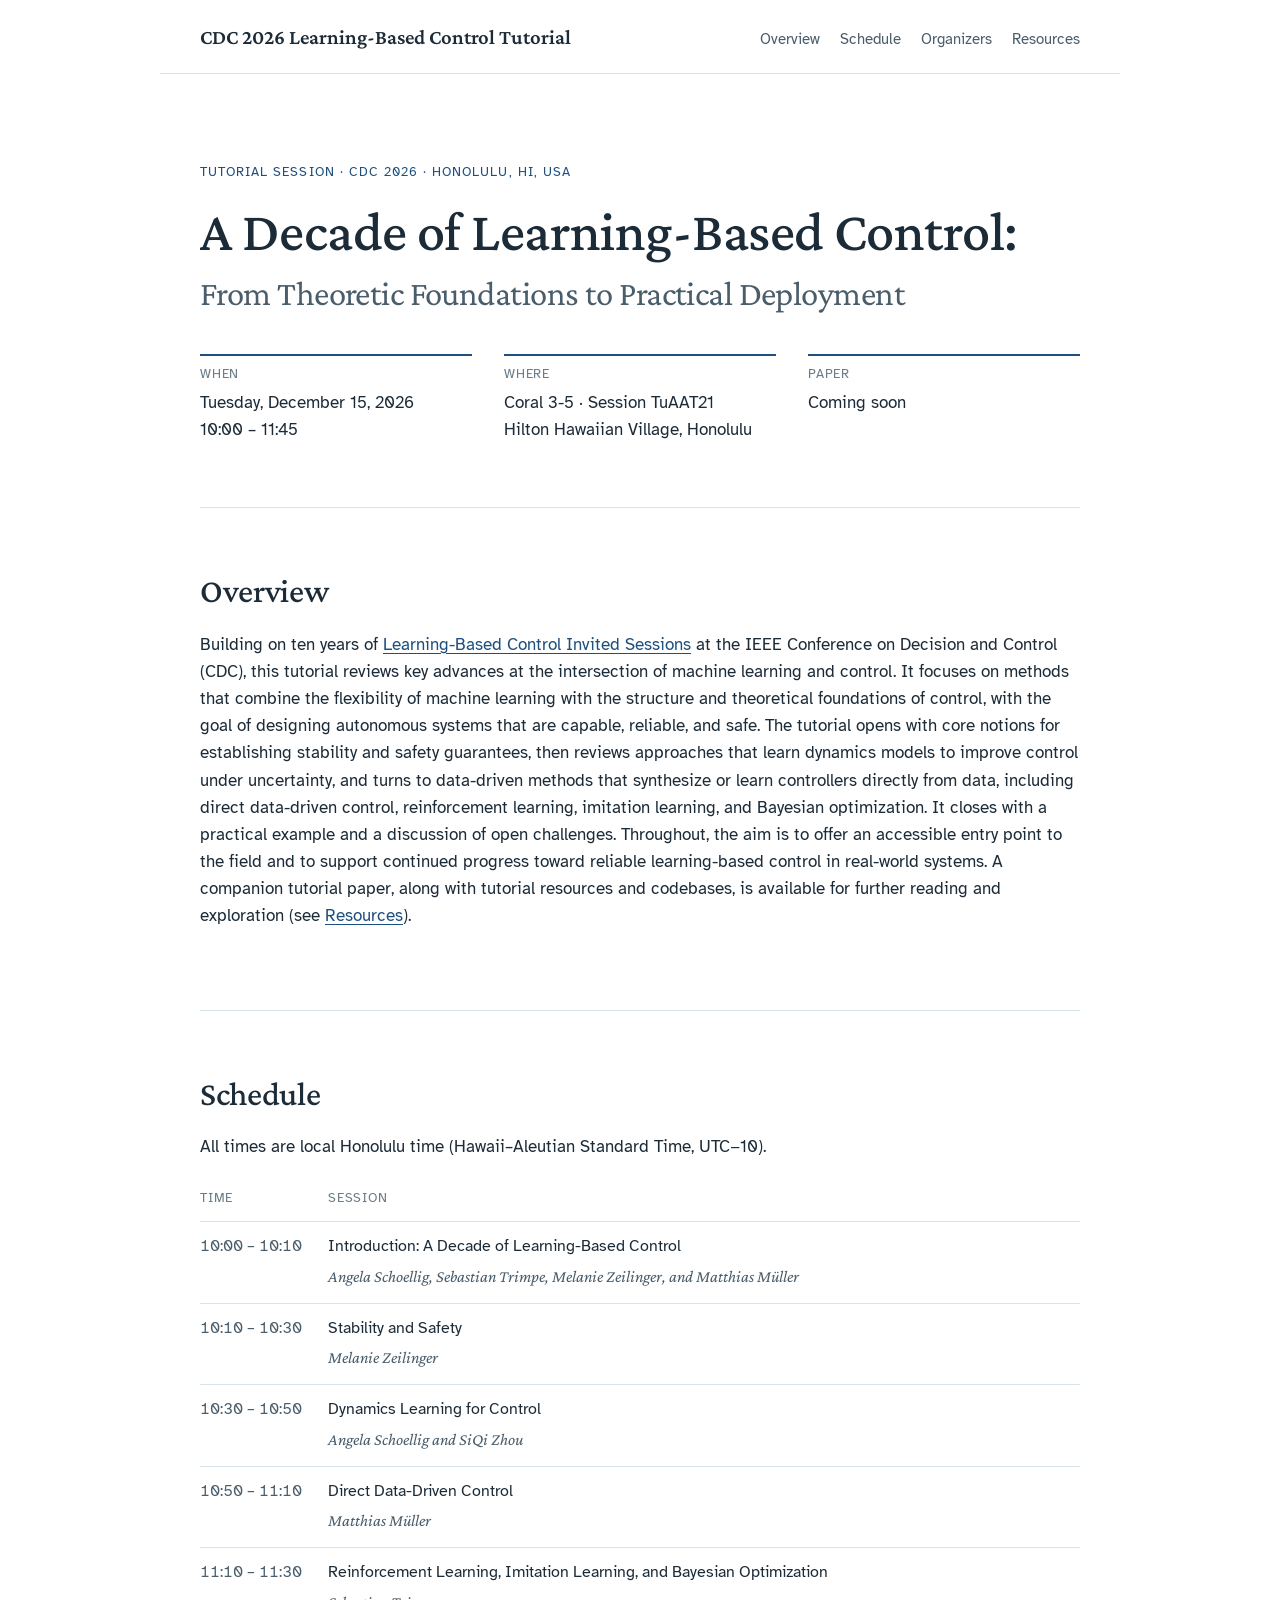
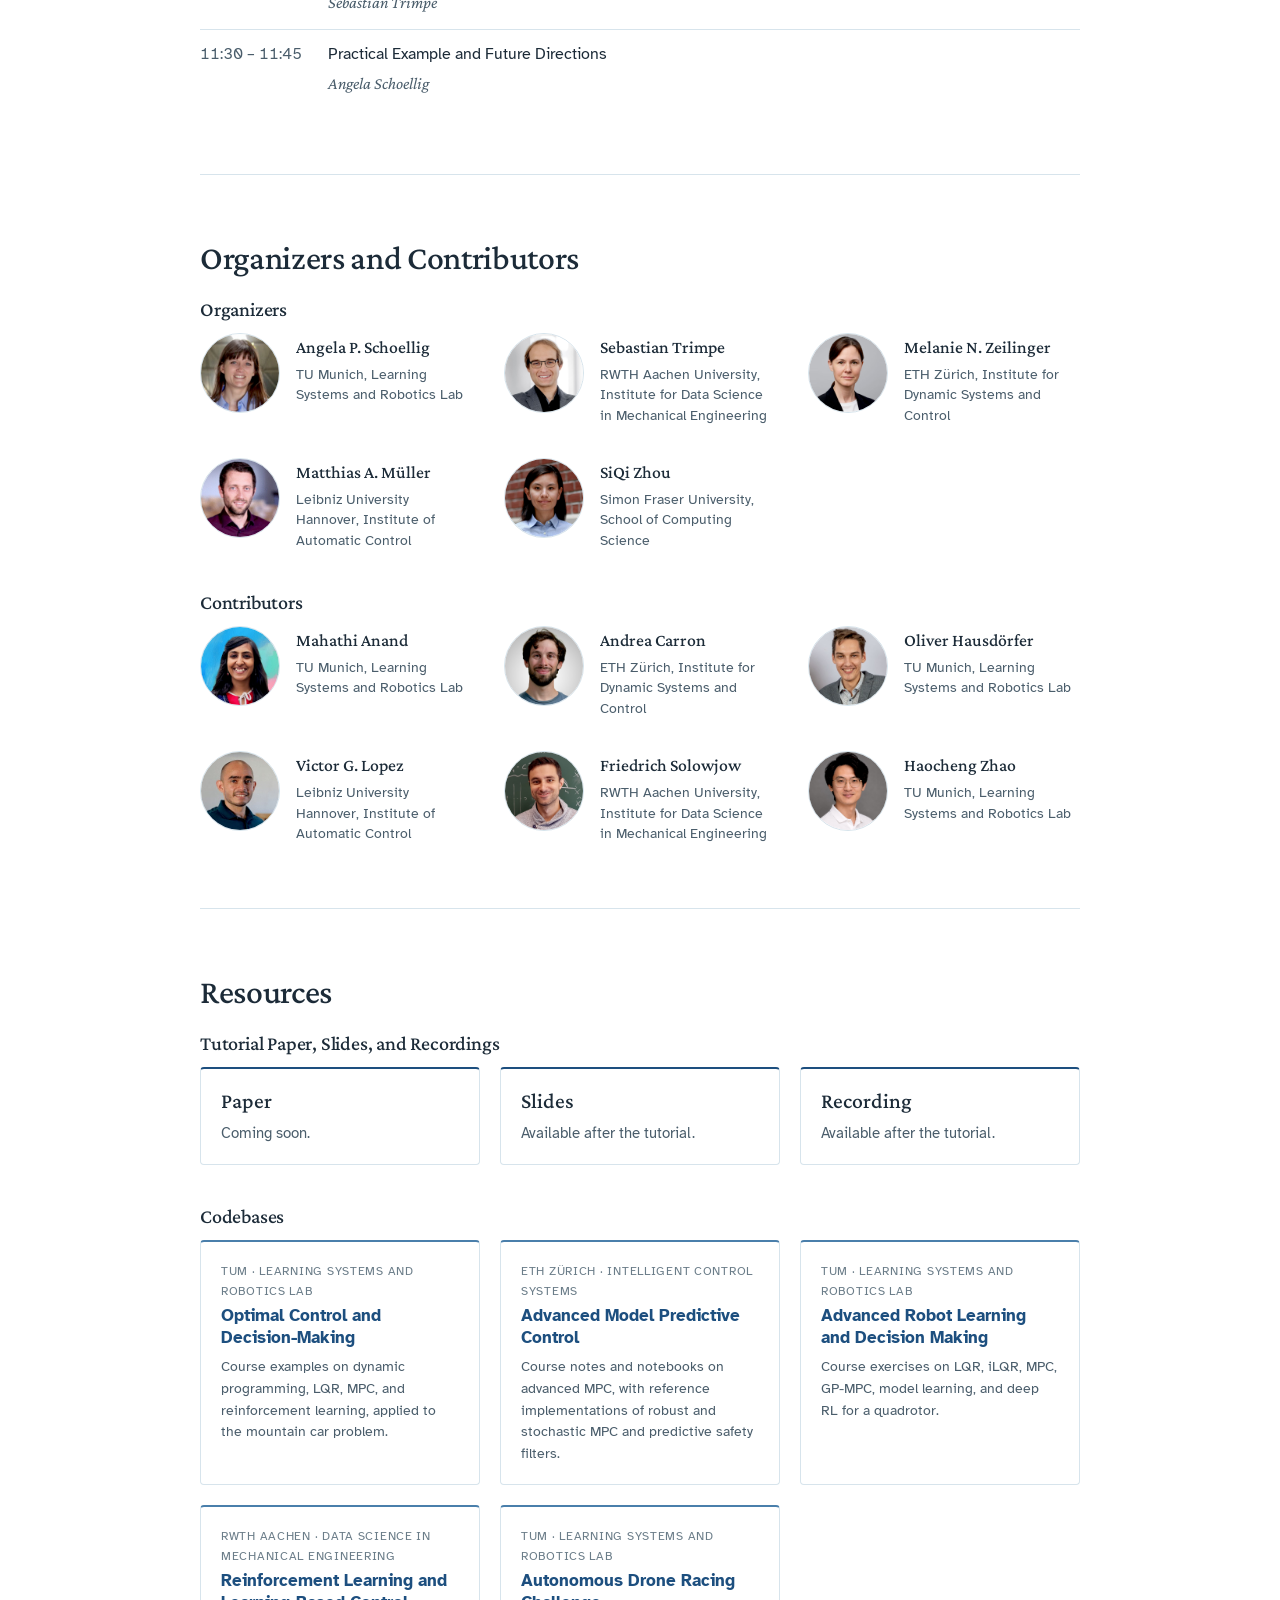
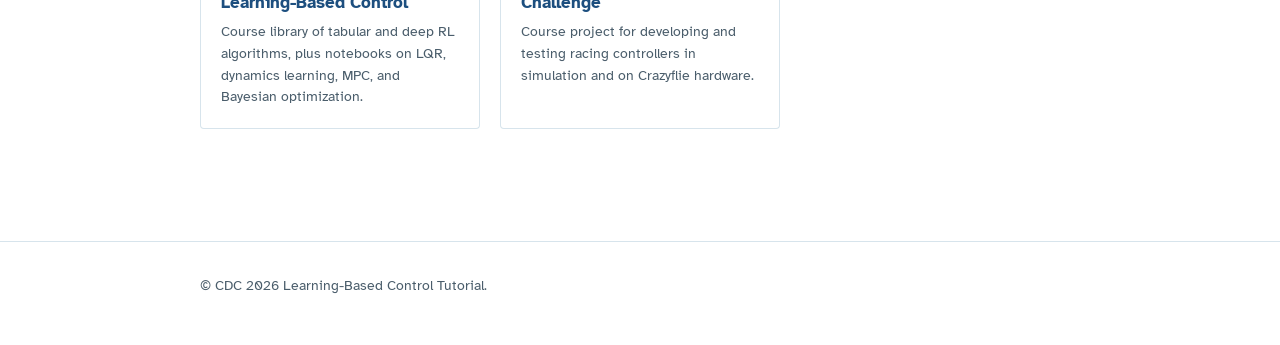
==== index.html @ fcd7ed89 "Normalize spacing on a 4px scale and set resource cards to coming soon - Add spacing tokens and snap" ====
<!DOCTYPE html>
<html lang="en">
<head>
    <meta charset="utf-8">
    <meta name="viewport" content="width=device-width, initial-scale=1">
    <title>A Decade of Learning-Based Control: From Theoretic Foundations to Practical Deployment</title>
    <meta name="description" content="[One sentence describing the tutorial.]">
    <!-- Remove the next line once real content is in place, so search engines index the site. -->
    <meta name="robots" content="noindex">
    <link rel="stylesheet" href="styles.css">
</head>
<body>
    <a class="skip-link" href="#main">Skip to content</a>

    <header class="site-header">
        <a class="wordmark" href="#top">CDC 2026 Learning-Based Control Tutorial</a>
        <nav class="site-nav" aria-label="Sections">
            <a href="#overview">Overview</a>
            <a href="#schedule">Schedule</a>
            <a href="#organizers">Organizers</a>
            <a href="#resources">Resources</a>
        </nav>
    </header>

    <main id="main">
        <section class="masthead" id="top">
            <p class="eyebrow">Tutorial session · CDC 2026 · Honolulu, HI, USA</p>
            <h1>A Decade of Learning-Based Control: <span class="h1-sub">From Theoretic Foundations to Practical Deployment</span></h1>
            <dl class="facts">
                <div>
                    <dt>When</dt>
                    <dd>Tuesday, December 15, 2026<br>10:00 – 11:45</dd>
                </div>
                <div>
                    <dt>Where</dt>
                    <dd>Coral 3-5 · Session TuAAT21<br>Hilton Hawaiian Village, Honolulu</dd>
                </div>
                <div>
                    <dt>Paper</dt>
                    <dd>Coming soon</dd>
                </div>
            </dl>
        </section>

        <section class="section" id="overview">
            <h2>Overview</h2>
            <p>Building on ten years of <a href="https://ics.mavt.ethz.ch/Events/learning-control-session.html" target="_blank" rel="noopener">Learning-Based Control Invited Sessions</a> at the IEEE Conference on Decision and Control (CDC), this tutorial reviews key advances at the intersection of machine learning and control. It focuses on methods that combine the flexibility of machine learning with the structure and theoretical foundations of control, with the goal of designing autonomous systems that are capable, reliable, and safe. The tutorial opens with core notions for establishing stability and safety guarantees, then reviews approaches that learn dynamics models to improve control under uncertainty, and turns to data-driven methods that synthesize or learn controllers directly from data, including direct data-driven control, reinforcement learning, imitation learning, and Bayesian optimization. It closes with a practical example and a discussion of open challenges. Throughout, the aim is to offer an accessible entry point to the field and to support continued progress toward reliable learning-based control in real-world systems. A companion tutorial paper, along with tutorial resources and codebases, is available for further reading and exploration (see <a href="#resources">Resources</a>).</p>
        </section>

        <section class="section" id="schedule">
            <h2>Schedule</h2>
            <p>All times are local Honolulu time (Hawaii–Aleutian Standard Time, UTC−10).</p>
            <div class="schedule-wrap">
                <table class="schedule">
                    <thead>
                        <tr>
                            <th scope="col">Time</th>
                            <th scope="col">Session</th>
                        </tr>
                    </thead>
                    <tbody>
                        <tr>
                            <td class="time">10:00 – 10:10</td>
                            <td><span class="ttl">Introduction: A Decade of Learning-Based Control</span><span class="who"><span class="nm">Angela Schoellig</span>, <span class="nm">Sebastian Trimpe</span>, <span class="nm">Melanie Zeilinger</span>, and <span class="nm">Matthias Müller</span></span></td>
                        </tr>
                        <tr>
                            <td class="time">10:10 – 10:30</td>
                            <td><span class="ttl">Stability and Safety</span><span class="who"><span class="nm">Melanie Zeilinger</span></span></td>
                        </tr>
                        <tr>
                            <td class="time">10:30 – 10:50</td>
                            <td><span class="ttl">Dynamics Learning for Control</span><span class="who"><span class="nm">Angela Schoellig</span> and <span class="nm">SiQi Zhou</span></span></td>
                        </tr>
                        <tr>
                            <td class="time">10:50 – 11:10</td>
                            <td><span class="ttl">Direct Data-Driven Control</span><span class="who"><span class="nm">Matthias Müller</span></span></td>
                        </tr>
                        <tr>
                            <td class="time">11:10 – 11:30</td>
                            <td><span class="ttl">Reinforcement Learning, Imitation Learning, and Bayesian Optimization</span><span class="who"><span class="nm">Sebastian Trimpe</span></span></td>
                        </tr>
                        <tr>
                            <td class="time">11:30 – 11:45</td>
                            <td><span class="ttl">Practical Example and Future Directions</span><span class="who"><span class="nm">Angela Schoellig</span></span></td>
                        </tr>
                    </tbody>
                </table>
            </div>
        </section>

        <section class="section" id="organizers">
            <h2>Organizers and Contributors</h2>
            <h3>Organizers</h3>
            <ul class="people">
                <li class="person">
                    <a class="avatar-link" href="https://www.dynsyslab.org/prof-angela-schoellig/" target="_blank" rel="noopener" tabindex="-1" aria-hidden="true"><img class="avatar" src="img/people/schoellig.jpg" alt="" width="400" height="400" loading="lazy"></a>
                    <div>
                        <h4><a href="https://www.dynsyslab.org/prof-angela-schoellig/" target="_blank" rel="noopener">Angela P. Schoellig</a></h4>
                        <p class="affil">TU Munich, Learning Systems and Robotics Lab</p>
                    </div>
                </li>
                <li class="person">
                    <a class="avatar-link" href="https://www.dsme.rwth-aachen.de/cms/dsme/das-institut/team/~jlolt/prof-sebastian-trimpe/?lidx=1" target="_blank" rel="noopener" tabindex="-1" aria-hidden="true"><img class="avatar" src="img/people/trimpe.jpg" alt="" width="400" height="400" loading="lazy"></a>
                    <div>
                        <h4><a href="https://www.dsme.rwth-aachen.de/cms/dsme/das-institut/team/~jlolt/prof-sebastian-trimpe/?lidx=1" target="_blank" rel="noopener">Sebastian Trimpe</a></h4>
                        <p class="affil">RWTH Aachen University, Institute for Data Science in Mechanical Engineering</p>
                    </div>
                </li>
                <li class="person">
                    <a class="avatar-link" href="https://idsc.ethz.ch/research-zeilinger/people/person-detail.zeilinger.html" target="_blank" rel="noopener" tabindex="-1" aria-hidden="true"><img class="avatar" src="img/people/zeilinger.jpg" alt="" width="400" height="400" loading="lazy"></a>
                    <div>
                        <h4><a href="https://idsc.ethz.ch/research-zeilinger/people/person-detail.zeilinger.html" target="_blank" rel="noopener">Melanie N. Zeilinger</a></h4>
                        <p class="affil">ETH Zürich, Institute for Dynamic Systems and Control</p>
                    </div>
                </li>
                <li class="person">
                    <a class="avatar-link" href="https://www.irt.uni-hannover.de/en/mueller" target="_blank" rel="noopener" tabindex="-1" aria-hidden="true"><img class="avatar" src="img/people/mueller.jpg" alt="" width="400" height="400" loading="lazy"></a>
                    <div>
                        <h4><a href="https://www.irt.uni-hannover.de/en/mueller" target="_blank" rel="noopener">Matthias A. Müller</a></h4>
                        <p class="affil">Leibniz University Hannover, Institute of Automatic Control</p>
                    </div>
                </li>
                <li class="person">
                    <a class="avatar-link" href="https://www.sfu.ca/fas/computing/people/faculty/faculty-members/siqizhou.html" target="_blank" rel="noopener" tabindex="-1" aria-hidden="true"><img class="avatar" src="img/people/zhou.jpg" alt="" width="400" height="400" loading="lazy"></a>
                    <div>
                        <h4><a href="https://www.sfu.ca/fas/computing/people/faculty/faculty-members/siqizhou.html" target="_blank" rel="noopener">SiQi Zhou</a></h4>
                        <p class="affil">Simon Fraser University, School of Computing Science</p>
                    </div>
                </li>
            </ul>
            <h3>Contributors</h3>
            <ul class="people">
                <li class="person">
                    <a class="avatar-link" href="https://mahathi-anand.github.io/" target="_blank" rel="noopener" tabindex="-1" aria-hidden="true"><img class="avatar" src="img/people/anand.jpg" alt="" width="400" height="400" loading="lazy"></a>
                    <div>
                        <h4><a href="https://mahathi-anand.github.io/" target="_blank" rel="noopener">Mahathi Anand</a></h4>
                        <p class="affil">TU Munich, Learning Systems and Robotics Lab</p>
                    </div>
                </li>
                <li class="person">
                    <a class="avatar-link" href="https://andreacarron.github.io/" target="_blank" rel="noopener" tabindex="-1" aria-hidden="true"><img class="avatar" src="img/people/carron.jpg" alt="" width="400" height="400" loading="lazy"></a>
                    <div>
                        <h4><a href="https://andreacarron.github.io/" target="_blank" rel="noopener">Andrea Carron</a></h4>
                        <p class="affil">ETH Zürich, Institute for Dynamic Systems and Control</p>
                    </div>
                </li>
                <li class="person">
                    <a class="avatar-link" href="https://oliver.hausdoerfer.de/" target="_blank" rel="noopener" tabindex="-1" aria-hidden="true"><img class="avatar" src="img/people/hausdoerfer.jpg" alt="" width="400" height="400" loading="lazy"></a>
                    <div>
                        <h4><a href="https://oliver.hausdoerfer.de/" target="_blank" rel="noopener">Oliver Hausdörfer</a></h4>
                        <p class="affil">TU Munich, Learning Systems and Robotics Lab</p>
                    </div>
                </li>
                <li class="person">
                    <a class="avatar-link" href="https://www.irt.uni-hannover.de/en/lopez" target="_blank" rel="noopener" tabindex="-1" aria-hidden="true"><img class="avatar" src="img/people/lopez.jpg" alt="" width="400" height="400" loading="lazy"></a>
                    <div>
                        <h4><a href="https://www.irt.uni-hannover.de/en/lopez" target="_blank" rel="noopener">Victor G. Lopez</a></h4>
                        <p class="affil">Leibniz University Hannover, Institute of Automatic Control</p>
                    </div>
                </li>
                <li class="person">
                    <a class="avatar-link" href="https://www.dsme.rwth-aachen.de/cms/dsme/das-institut/team/~jptyz/friedrich-solowjow/?lidx=1" target="_blank" rel="noopener" tabindex="-1" aria-hidden="true"><img class="avatar" src="img/people/solowjow.jpg" alt="" width="400" height="400" loading="lazy"></a>
                    <div>
                        <h4><a href="https://www.dsme.rwth-aachen.de/cms/dsme/das-institut/team/~jptyz/friedrich-solowjow/?lidx=1" target="_blank" rel="noopener">Friedrich Solowjow</a></h4>
                        <p class="affil">RWTH Aachen University, Institute for Data Science in Mechanical Engineering</p>
                    </div>
                </li>
                <li class="person">
                    <a class="avatar-link" href="https://scholar.google.com/citations?user=UVlpZcsAAAAJ&amp;hl=zh-CN" target="_blank" rel="noopener" tabindex="-1" aria-hidden="true"><img class="avatar" src="img/people/zhao.jpg" alt="" width="400" height="400" loading="lazy"></a>
                    <div>
                        <h4><a href="https://scholar.google.com/citations?user=UVlpZcsAAAAJ&amp;hl=zh-CN" target="_blank" rel="noopener">Haocheng Zhao</a></h4>
                        <p class="affil">TU Munich, Learning Systems and Robotics Lab</p>
                    </div>
                </li>
            </ul>
        </section>

        <section class="section" id="resources">
            <h2>Resources</h2>
            <h3>Tutorial Paper, Slides, and Recordings</h3>
            <ul class="materials">
                <li>
                    <div class="material material--pending">
                        <span class="title">Paper</span>
                        <span class="desc">Coming soon.</span>
                    </div>
                </li>
                <li>
                    <div class="material material--pending">
                        <span class="title">Slides</span>
                        <span class="desc">Available after the tutorial.</span>
                    </div>
                </li>
                <li>
                    <div class="material material--pending">
                        <span class="title">Recording</span>
                        <span class="desc">Available after the tutorial.</span>
                    </div>
                </li>
            </ul>
            <h3>Codebases</h3>
            <ul class="repos">
                <li>
                    <a class="repo" href="https://github.com/learnsyslab/core_course_examples" target="_blank" rel="noopener">
                        <span class="org">TUM · Learning Systems and Robotics Lab</span>
                        <span class="title">Optimal Control and Decision-Making</span>
                        <span class="desc">Course examples on dynamic programming, LQR, MPC, and reinforcement learning, applied to the mountain car problem.</span>
                    </a>
                </li>
                <li>
                    <a class="repo" href="https://github.com/IntelligentControlSystems/ampyc" target="_blank" rel="noopener">
                        <span class="org">ETH Zürich · Intelligent Control Systems</span>
                        <span class="title">Advanced Model Predictive Control</span>
                        <span class="desc">Course notes and notebooks on advanced MPC, with reference implementations of robust and stochastic MPC and predictive safety filters.</span>
                    </a>
                </li>
                <li>
                    <a class="repo" href="https://github.com/learnsyslab/ARLDM-Advanced-Robot-Learning-And-Decision-Making" target="_blank" rel="noopener">
                        <span class="org">TUM · Learning Systems and Robotics Lab</span>
                        <span class="title">Advanced Robot Learning and Decision Making</span>
                        <span class="desc">Course exercises on LQR, iLQR, MPC, GP-MPC, model learning, and deep RL for a quadrotor.</span>
                    </a>
                </li>
                <li>
                    <a class="repo" href="https://github.com/Data-Science-in-Mechanical-Engineering/RLLBC" target="_blank" rel="noopener">
                        <span class="org">RWTH Aachen · Data Science in Mechanical Engineering</span>
                        <span class="title">Reinforcement Learning and Learning-Based Control</span>
                        <span class="desc">Course library of tabular and deep RL algorithms, plus notebooks on LQR, dynamics learning, MPC, and Bayesian optimization.</span>
                    </a>
                </li>
                <li>
                    <a class="repo" href="https://github.com/learnsyslab/lsy_drone_racing" target="_blank" rel="noopener">
                        <span class="org">TUM · Learning Systems and Robotics Lab</span>
                        <span class="title">Autonomous Drone Racing Challenge</span>
                        <span class="desc">Course project for developing and testing racing controllers in simulation and on Crazyflie hardware.</span>
                    </a>
                </li>
            </ul>
        </section>


    </main>

    <footer class="site-footer">
        <div class="inner">
            <p>&copy; CDC 2026 Learning-Based Control Tutorial.</p>
        </div>
    </footer>
</body>
</html>
---- styles.css ----
@import url('https://fonts.googleapis.com/css2?family=Atkinson+Hyperlegible:ital,wght@0,400;0,700;1,400&family=Crimson+Pro:ital,wght@0,400;0,500;0,600;1,400&display=swap');

/* Tokens — shared with the lab website so the two read as one family. */
:root {
    --white: #ffffff;
    --pale: #dbe9f2;
    --cobalt: #1d4f7f;
    --cobalt-mid: #4a7fab;
    --cobalt-hover: #35618a;
    --border: #d7e4ec;
    --ink: #1c2b38;
    --ink-muted: #4a5d6b;
    --ink-faint: #6b7d89;
    --font-display: 'Crimson Pro', Georgia, 'Times New Roman', serif;
    --font: 'Atkinson Hyperlegible', -apple-system, BlinkMacSystemFont, 'Segoe UI', Helvetica, Arial, sans-serif;
    --page-max: 60rem;
    --gutter: clamp(1rem, 4vw, 2.5rem);
    /* Spacing scale, 4px base */
    --s-1: 0.25rem;
    --s-2: 0.5rem;
    --s-3: 0.75rem;
    --s-4: 1rem;
    --s-5: 1.25rem;
    --s-6: 1.5rem;
    --s-8: 2rem;
    --s-10: 2.5rem;
    --s-12: 3rem;
}

*, *::before, *::after { box-sizing: border-box; }

html {
    scroll-behavior: smooth;
    -webkit-text-size-adjust: 100%;
}
@media (prefers-reduced-motion: reduce) {
    html { scroll-behavior: auto; }
}

body {
    margin: 0;
    font-family: var(--font);
    font-size: 1.0625rem;
    line-height: 1.6;
    color: var(--ink);
    background: var(--white);
}

h1, h2, h3 {
    font-family: var(--font-display);
    font-weight: 500;
    line-height: 1.15;
    letter-spacing: -0.01em;
    color: var(--ink);
    margin: 0;
}
h1 { font-size: clamp(2.25rem, 5vw, 3.5rem); }
h1 .h1-sub {
    display: block;
    margin-top: 0.3em;
    font-size: 0.62em;
    font-weight: 400;
    color: var(--ink-muted);
}
h2 { font-size: clamp(1.6rem, 3vw, 2.1rem); }
h3 { font-size: 1.25rem; margin: var(--s-8) 0 var(--s-3); }

p { margin: 0 0 var(--s-4); }

a {
    color: var(--cobalt);
    text-decoration-thickness: 1px;
    text-underline-offset: 0.15em;
}
a:hover { color: var(--cobalt-hover); }

:focus-visible {
    outline: 2px solid var(--cobalt-mid);
    outline-offset: 3px;
    border-radius: 2px;
}

.skip-link {
    position: absolute;
    top: -4rem;
    left: 1rem;
    padding: var(--s-2) var(--s-3);
    background: var(--cobalt);
    color: var(--white);
    border-radius: 4px;
}
.skip-link:focus { top: 1rem; }

/* Header */
.site-header {
    display: flex;
    flex-wrap: wrap;
    align-items: baseline;
    justify-content: space-between;
    gap: var(--s-2) var(--s-6);
    max-width: var(--page-max);
    margin: 0 auto;
    padding: var(--s-5) var(--gutter);
    border-bottom: 1px solid var(--border);
}
.wordmark {
    font-family: var(--font-display);
    font-size: 1.3rem;
    font-weight: 600;
    color: var(--ink);
    text-decoration: none;
}
.site-nav {
    display: flex;
    flex-wrap: wrap;
    gap: var(--s-1) var(--s-5);
    font-size: 0.95rem;
}
.site-nav a { color: var(--ink-muted); text-decoration: none; }
.site-nav a:hover { color: var(--cobalt); text-decoration: underline; }

main {
    max-width: var(--page-max);
    margin: 0 auto;
    padding: 0 var(--gutter) var(--s-12);
}

/* Masthead */
.masthead {
    padding: clamp(3rem, 8vw, 5.5rem) 0 clamp(2.5rem, 6vw, 4rem);
    border-bottom: 1px solid var(--border);
}
.eyebrow {
    font-size: 0.8125rem;
    letter-spacing: 0.08em;
    text-transform: uppercase;
    color: var(--cobalt);
    margin-bottom: var(--s-4);
}
.facts {
    display: grid;
    grid-template-columns: repeat(auto-fit, minmax(13rem, 1fr));
    gap: var(--s-5) var(--s-8);
    margin: var(--s-10) 0 0;
    padding: 0;
}
.facts div {
    border-top: 2px solid var(--cobalt);
    padding-top: var(--s-2);
}
.facts dt {
    font-size: 0.8125rem;
    letter-spacing: 0.06em;
    text-transform: uppercase;
    color: var(--ink-faint);
}
.facts dd { margin: var(--s-1) 0 0; }

/* Sections */
.section {
    padding: clamp(2.5rem, 6vw, 4rem) 0;
    border-bottom: 1px solid var(--border);
}
.section:last-of-type { border-bottom: 0; }
.section h2 { margin-bottom: var(--s-5); }
.section h2 + h3 { margin-top: 0; }

/* Schedule */
.schedule-wrap { overflow-x: auto; }
.schedule {
    width: 100%;
    border-collapse: collapse;
    font-size: 1rem;
}
.schedule th,
.schedule td {
    text-align: left;
    vertical-align: top;
    padding: var(--s-3) var(--s-5) var(--s-3) 0;
    border-bottom: 1px solid var(--border);
}
.schedule th {
    font-size: 0.8125rem;
    font-weight: 400;
    letter-spacing: 0.06em;
    text-transform: uppercase;
    color: var(--ink-faint);
}
.schedule .time {
    width: 8rem;
    white-space: nowrap;
    font-variant-numeric: tabular-nums;
    color: var(--ink-muted);
}
.schedule th:last-child,
.schedule td:last-child { padding-right: 0; }
.schedule tbody tr:last-child td { border-bottom: 0; }
.schedule .ttl { display: block; }
.schedule .who {
    display: block;
    margin-top: var(--s-1);
    font-family: var(--font-display);
    font-style: italic;
    font-size: 1.05rem;
    color: var(--ink-muted);
}
.schedule .nm { white-space: nowrap; }
.schedule .break td { color: var(--ink-faint); }

/* Speakers */
.people {
    list-style: none;
    margin: 0;
    padding: 0;
    display: grid;
    grid-template-columns: repeat(auto-fill, minmax(16rem, 1fr));
    gap: var(--s-8);
}
.person {
    display: grid;
    grid-template-columns: 5rem 1fr;
    gap: var(--s-4);
    align-items: start;
}
.person > div { padding-top: var(--s-1); }
.avatar-link { display: block; width: 5rem; height: 5rem; border-radius: 50%; }
.avatar {
    display: block;
    width: 5rem;
    height: 5rem;
    border-radius: 50%;
    object-fit: cover;
    background: var(--pale);
    border: 1px solid var(--border);
    transition: box-shadow 150ms ease, border-color 150ms ease;
}
.avatar-link:hover .avatar {
    border-color: var(--cobalt-mid);
    box-shadow: 0 0 0 2px var(--pale);
}
.person h4 { margin: 0; font-family: var(--font-display); font-weight: 500; font-size: 1.1rem; line-height: 1.15; }
.person h4 a { color: var(--ink); text-decoration: none; }
.person h4 a:hover {
    color: var(--cobalt);
    text-decoration: underline;
    text-decoration-thickness: 1px;
    text-underline-offset: 0.15em;
}
.people + h3 { margin-top: var(--s-10); }
.person .affil {
    margin: var(--s-2) 0 0;
    font-size: 0.875rem;
    line-height: 1.45;
    color: var(--ink-muted);
}

/* Materials */
.materials {
    list-style: none;
    margin: 0;
    padding: 0;
    display: grid;
    grid-template-columns: repeat(auto-fit, minmax(14rem, 1fr));
    gap: var(--s-5);
}
.material {
    display: flex;
    flex-direction: column;
    height: 100%;
    padding: var(--s-5);
    border: 1px solid var(--border);
    border-top: 2px solid var(--cobalt);
    border-radius: 4px;
    color: var(--ink);
    text-decoration: none;
    transition: border-color 150ms ease, background-color 150ms ease;
}
a.material:hover {
    border-color: var(--cobalt-mid);
    border-top-color: var(--cobalt);
    background: color-mix(in srgb, var(--pale) 35%, var(--white));
    color: var(--ink);
}
.material .title {
    font-family: var(--font-display);
    font-size: 1.35rem;
    font-weight: 500;
    line-height: 1.15;
}
.material .desc {
    flex: 1;
    margin-top: var(--s-2);
    font-size: 0.95rem;
    line-height: 1.5;
    color: var(--ink-muted);
}
.material .cta {
    margin-top: var(--s-4);
    font-size: 0.95rem;
    color: var(--cobalt);
}
a.material:hover .cta {
    color: var(--cobalt-hover);
    text-decoration: underline;
    text-decoration-thickness: 1px;
    text-underline-offset: 0.15em;
}

.materials + h3 { margin-top: var(--s-10); }
.repos {
    list-style: none;
    margin: 0;
    padding: 0;
    display: grid;
    grid-template-columns: repeat(auto-fit, minmax(14rem, 1fr));
    gap: var(--s-5);
}
.repo {
    display: flex;
    flex-direction: column;
    height: 100%;
    padding: var(--s-5);
    border: 1px solid var(--border);
    border-top: 2px solid var(--cobalt-mid);
    border-radius: 4px;
    color: var(--ink);
    text-decoration: none;
    transition: border-color 150ms ease, background-color 150ms ease;
}
.repo:hover {
    border-color: var(--cobalt-mid);
    background: color-mix(in srgb, var(--pale) 35%, var(--white));
    color: var(--ink);
}
.repo .org {
    font-size: 0.75rem;
    letter-spacing: 0.06em;
    text-transform: uppercase;
    color: var(--ink-faint);
}
.repo .title {
    margin-top: var(--s-1);
    font-weight: 700;
    font-size: 1.05rem;
    line-height: 1.3;
    color: var(--cobalt);
}
.repo:hover .title {
    color: var(--cobalt-hover);
    text-decoration: underline;
    text-decoration-thickness: 1px;
    text-underline-offset: 0.15em;
}
.repo .desc {
    margin-top: var(--s-2);
    font-size: 0.9rem;
    line-height: 1.5;
    color: var(--ink-muted);
}

/* Placeholders: bracketed text to replace. Delete this rule once content is real. */
.ph {
    text-decoration: underline dashed var(--cobalt-mid);
    text-decoration-thickness: 1px;
    text-underline-offset: 0.2em;
}

/* Footer */
.site-footer { border-top: 1px solid var(--border); }
.site-footer .inner {
    max-width: var(--page-max);
    margin: 0 auto;
    padding: var(--s-8) var(--gutter) var(--s-12);
    font-size: 0.9rem;
    color: var(--ink-muted);
}
.site-footer p { margin: 0; }
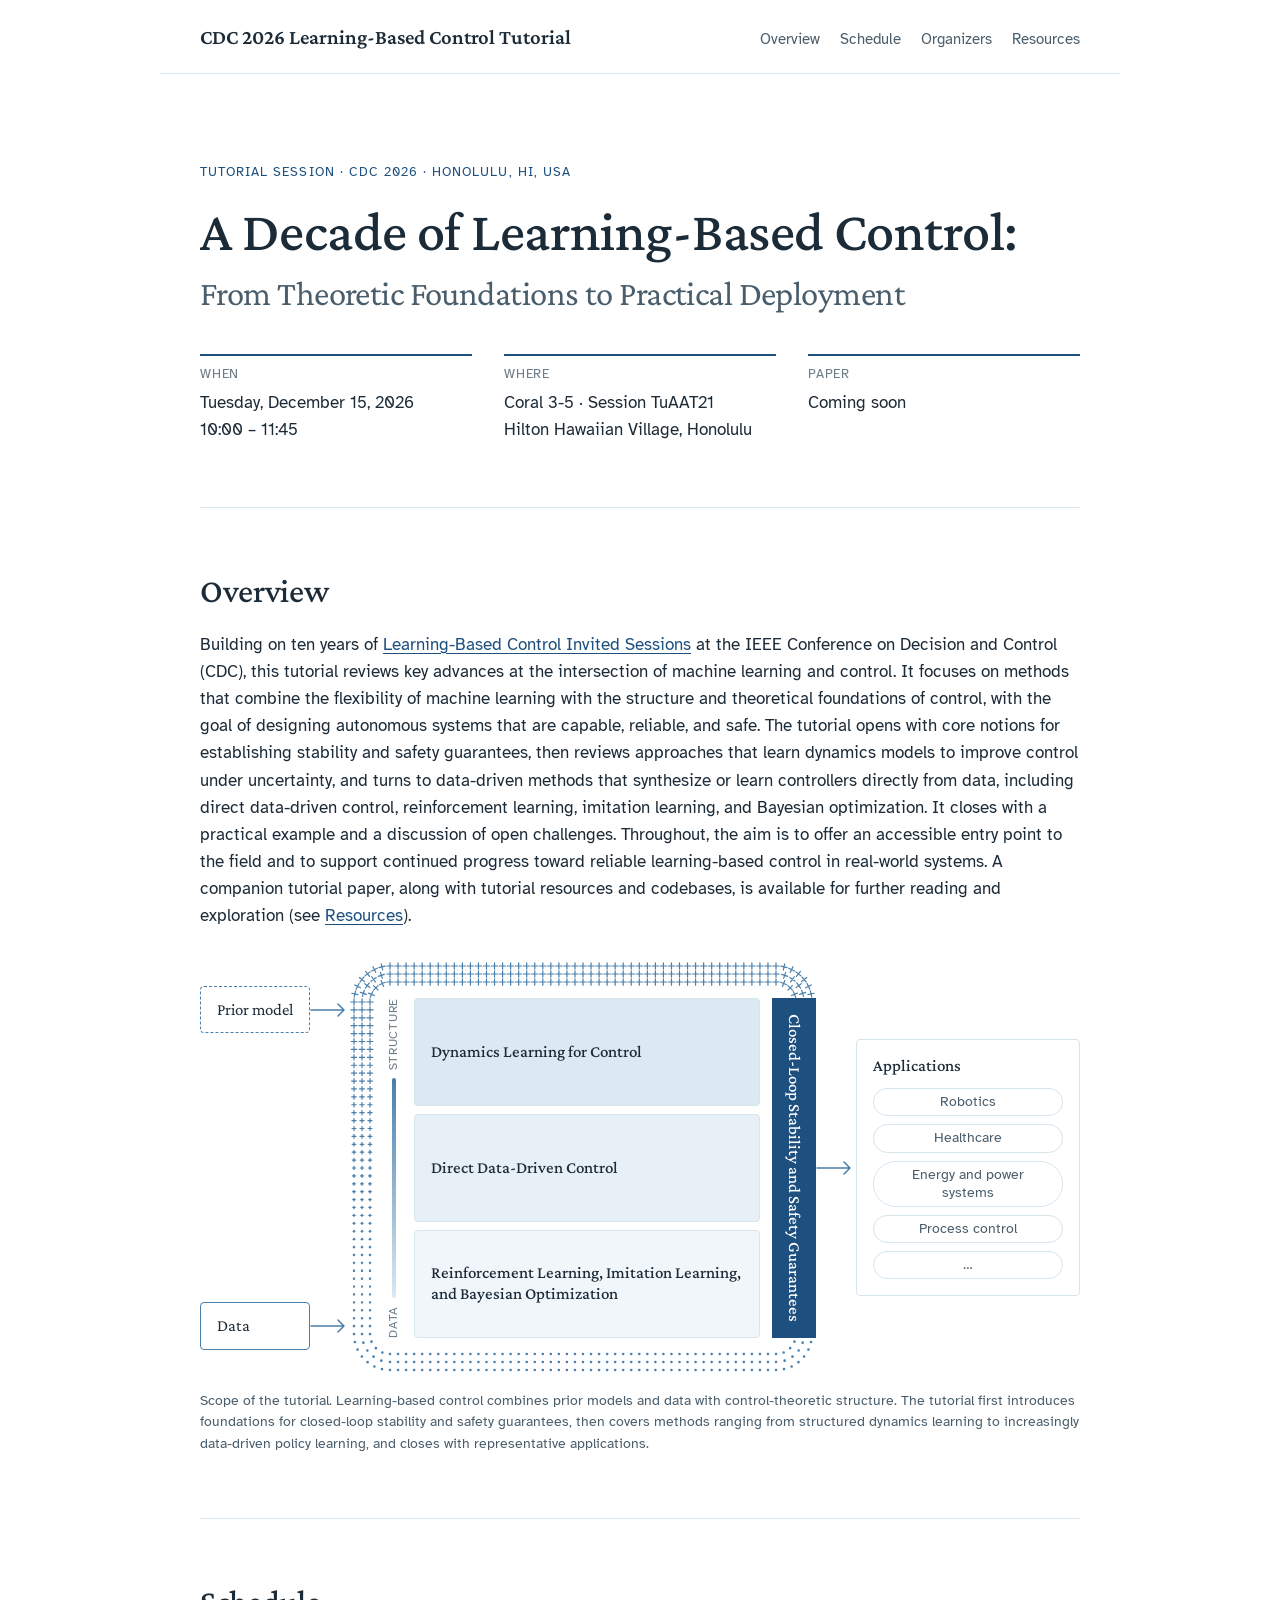
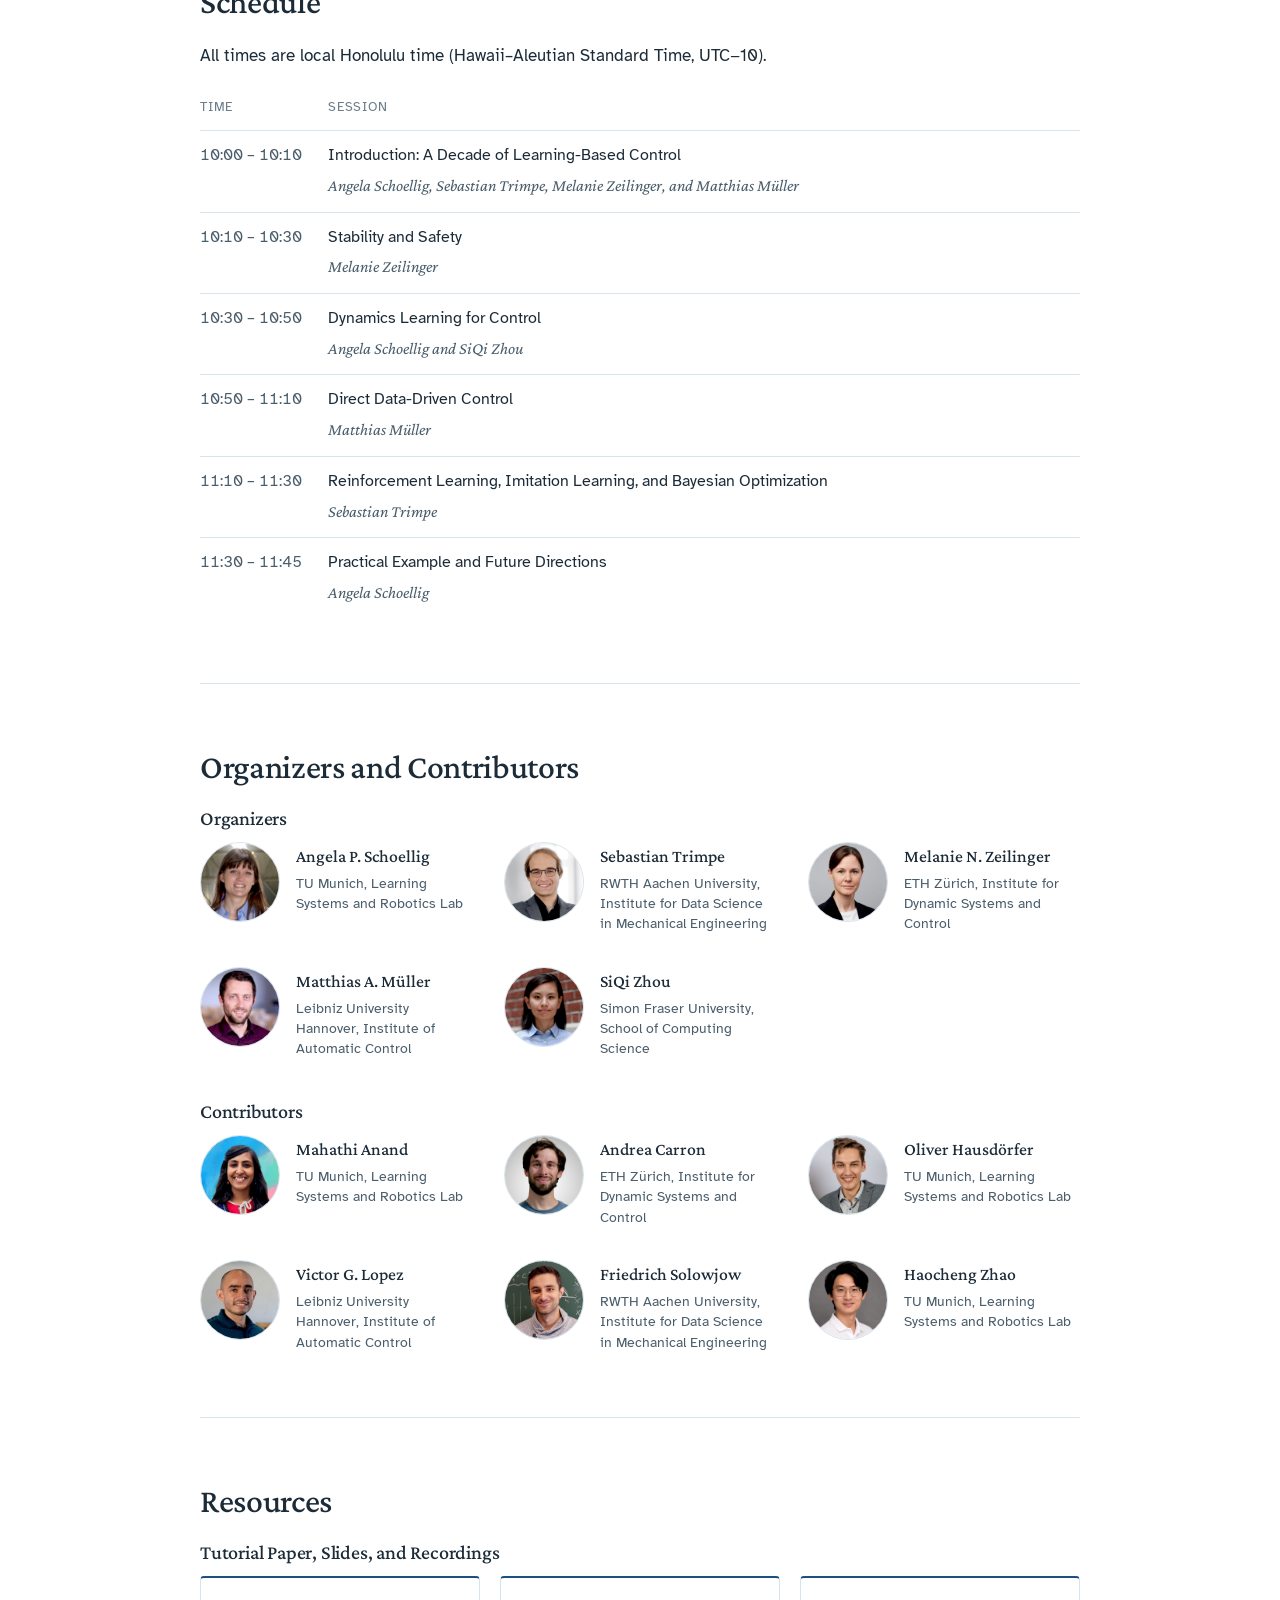
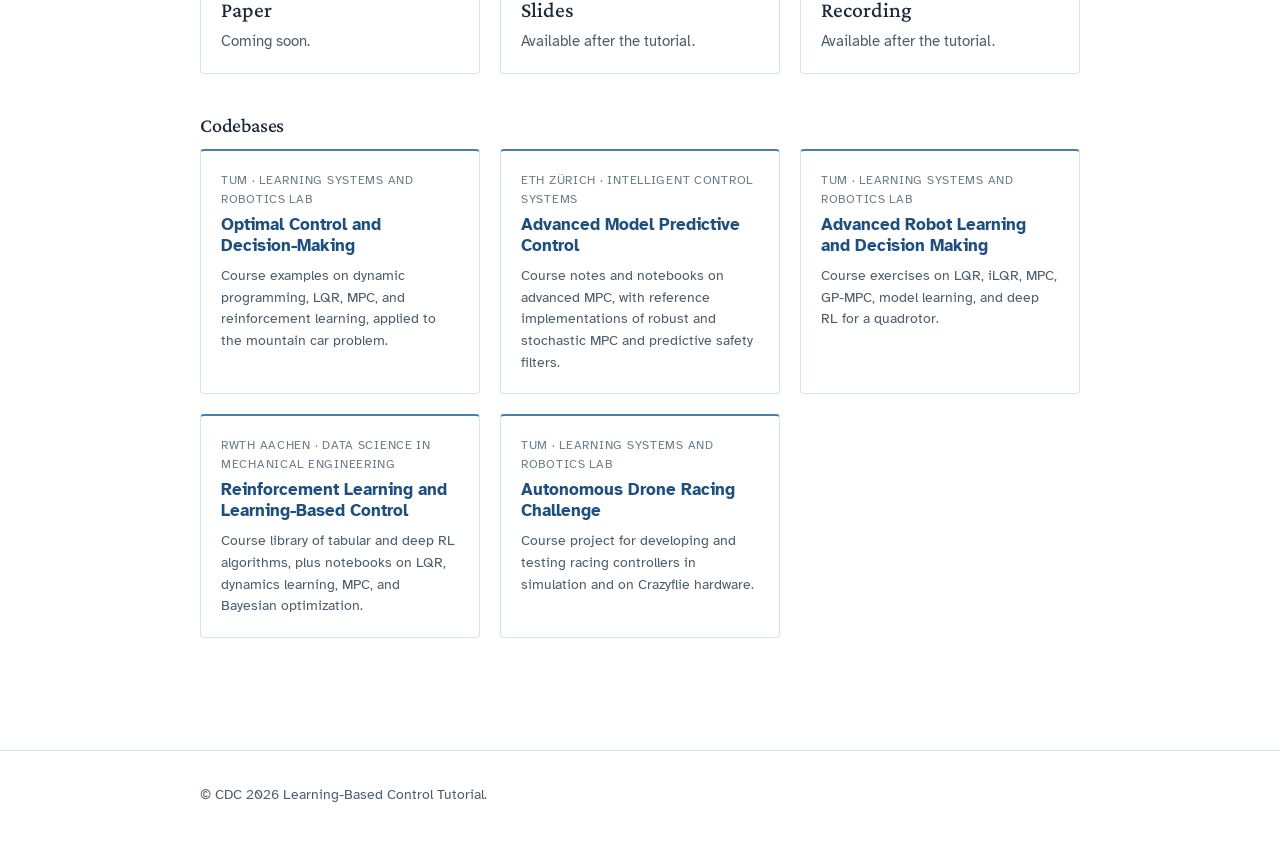
==== commit f1ee28a7: "Add the scope diagram to the Overview in the site's style - Rebuild the paper's Figure 1 in HTML/CSS" ====
--- a/index.html
+++ b/index.html
@@ -45,6 +45,37 @@
         <section class="section" id="overview">
             <h2>Overview</h2>
             <p>Building on ten years of <a href="https://ics.mavt.ethz.ch/Events/learning-control-session.html" target="_blank" rel="noopener">Learning-Based Control Invited Sessions</a> at the IEEE Conference on Decision and Control (CDC), this tutorial reviews key advances at the intersection of machine learning and control. It focuses on methods that combine the flexibility of machine learning with the structure and theoretical foundations of control, with the goal of designing autonomous systems that are capable, reliable, and safe. The tutorial opens with core notions for establishing stability and safety guarantees, then reviews approaches that learn dynamics models to improve control under uncertainty, and turns to data-driven methods that synthesize or learn controllers directly from data, including direct data-driven control, reinforcement learning, imitation learning, and Bayesian optimization. It closes with a practical example and a discussion of open challenges. Throughout, the aim is to offer an accessible entry point to the field and to support continued progress toward reliable learning-based control in real-world systems. A companion tutorial paper, along with tutorial resources and codebases, is available for further reading and exploration (see <a href="#resources">Resources</a>).</p>
+            <figure class="scope">
+                <div class="scope-diagram">
+                    <div class="scope-inputs">
+                        <div class="scope-input scope-input--prior">Prior model</div>
+                        <svg class="scope-arrow" viewBox="0 0 40 16" aria-hidden="true"><path d="M1 8h33M28 2l6 6-6 6"/></svg>
+                        <div class="scope-input">Data</div>
+                        <svg class="scope-arrow" viewBox="0 0 40 16" aria-hidden="true"><path d="M1 8h33M28 2l6 6-6 6"/></svg>
+                    </div>
+                    <div class="scope-frame">
+                        <div class="scope-axis" aria-hidden="true"><span>structure</span><i></i><span>data</span></div>
+                        <ol class="scope-methods">
+                            <li><span class="t">Dynamics Learning for Control</span></li>
+                            <li><span class="t">Direct Data-Driven Control</span></li>
+                            <li><span class="t">Reinforcement Learning, Imitation Learning, and Bayesian Optimization</span></li>
+                        </ol>
+                        <div class="scope-guarantee"><span class="t">Closed-Loop Stability and Safety Guarantees</span></div>
+                    </div>
+                    <svg class="scope-arrow scope-arrow--out" viewBox="0 0 40 16" aria-hidden="true"><path d="M1 8h33M28 2l6 6-6 6"/></svg>
+                    <div class="scope-apps">
+                        <span class="t">Applications</span>
+                        <ul>
+                            <li>Robotics</li>
+                            <li>Healthcare</li>
+                            <li>Energy and power systems</li>
+                            <li>Process control</li>
+                            <li>…</li>
+                        </ul>
+                    </div>
+                </div>
+                <figcaption>Scope of the tutorial. Learning-based control combines prior models and data with control-theoretic structure. The tutorial first introduces foundations for closed-loop stability and safety guarantees, then covers methods ranging from structured dynamics learning to increasingly data-driven policy learning, and closes with representative applications.</figcaption>
+            </figure>
         </section>
 
         <section class="section" id="schedule">
@@ -246,5 +277,6 @@
             <p>&copy; CDC 2026 Learning-Based Control Tutorial.</p>
         </div>
     </footer>
+    <script src="scope.js" defer></script>
 </body>
 </html>
--- a/styles.css
+++ b/styles.css
@@ -165,6 +165,187 @@
 .section h2 { margin-bottom: var(--s-5); }
 .section h2 + h3 { margin-top: 0; }
 
+/* Scope diagram (Overview) */
+.scope { margin: var(--s-8) 0 0; }
+.scope-diagram {
+    display: grid;
+    grid-template-columns: auto minmax(0, 1fr) auto auto;
+    align-items: center;
+    font-size: 0.95rem;
+    line-height: 1.3;
+}
+.scope .t {
+    display: block;
+    font-family: var(--font-display);
+    font-weight: 500;
+    font-size: 1.05rem;
+    line-height: 1.2;
+}
+.scope-arrow {
+    display: block;
+    width: 2.5rem;
+    height: 1rem;
+    fill: none;
+    stroke: var(--cobalt-mid);
+    stroke-width: 1.5;
+    stroke-linecap: round;
+    stroke-linejoin: round;
+}
+.scope-inputs {
+    display: grid;
+    grid-template-columns: auto 2.5rem;
+    grid-template-rows: auto auto;
+    align-self: stretch;
+    align-content: space-between;
+    align-items: center;
+    row-gap: var(--s-8);
+    padding: var(--s-6) 0;
+}
+.scope-input {
+    padding: var(--s-3) var(--s-4);
+    border: 1px solid var(--cobalt-mid);
+    border-radius: 4px;
+    font-family: var(--font-display);
+    font-size: 1.05rem;
+    white-space: nowrap;
+}
+.scope-input--prior { border-style: dashed; }
+.scope-frame {
+    --band: 1.5rem;                                    /* thickness of the patterned frame: three rows of marks */
+    --scope-radius: 2.5rem;                            /* outer corner radius; scope.js uses the same value */
+    --frame-pad: calc(var(--band) + var(--s-3));
+    position: relative;
+    display: grid;
+    grid-template-columns: auto minmax(0, 1fr) auto;
+    gap: var(--s-3);
+    padding: var(--frame-pad) 0 var(--frame-pad) var(--frame-pad);
+}
+/* Patterned frame: plus marks stand for structure (top), dots for data (bottom); the sides fade
+   from one to the other. The safety block sits on top of the frame's right side, so the band's
+   ends run into its top and bottom edges. scope.js draws the marks along the curve; the CSS
+   pattern below is the fallback without scripts. */
+.scope-marks { position: absolute; inset: 0; pointer-events: none; }
+.scope-marks .plus { fill: none; stroke: var(--cobalt-mid); stroke-width: 1.2; stroke-linecap: round; }
+.scope-marks .dot { fill: var(--cobalt-mid); }
+.scope-frame.has-marks::before,
+.scope-frame.has-marks::after { display: none; }
+.scope-frame::before,
+.scope-frame::after {
+    content: "";
+    position: absolute;
+    inset: 0;
+    padding: var(--band);
+    border-radius: var(--scope-radius);
+    background: var(--cobalt-mid);
+    pointer-events: none;
+    mask-size: 8px 8px, auto, auto, auto;
+    mask-repeat: repeat, no-repeat, no-repeat, no-repeat;
+    mask-clip: border-box, border-box, content-box, border-box;
+    mask-composite: intersect, intersect, exclude;
+}
+.scope-frame::before {
+    mask-image:
+        url("data:image/svg+xml;utf8,<svg xmlns='http://www.w3.org/2000/svg' width='8' height='8'><path d='M4 1.5v5M1.5 4h5' stroke='%23000' stroke-width='1.2'/></svg>"),
+        linear-gradient(#000 12%, transparent 88%),
+        linear-gradient(#000 0 0),
+        linear-gradient(#000 0 0);
+}
+.scope-frame::after {
+    mask-image:
+        url("data:image/svg+xml;utf8,<svg xmlns='http://www.w3.org/2000/svg' width='8' height='8'><circle cx='4' cy='4' r='1.3'/></svg>"),
+        linear-gradient(transparent 12%, #000 88%),
+        linear-gradient(#000 0 0),
+        linear-gradient(#000 0 0);
+}
+.scope-axis {
+    display: flex;
+    flex-direction: column;
+    align-items: center;
+    font-size: 0.75rem;
+    letter-spacing: 0.06em;
+    text-transform: uppercase;
+    color: var(--ink-faint);
+}
+.scope-axis span { writing-mode: vertical-rl; transform: rotate(180deg); }
+.scope-axis i {
+    flex: 1;
+    width: 4px;
+    margin: var(--s-2) 0;
+    border-radius: 2px;
+    background: linear-gradient(var(--cobalt-mid), var(--pale));
+}
+.scope-methods {
+    list-style: none;
+    margin: 0;
+    padding: 0;
+    display: grid;
+    grid-auto-rows: 1fr;
+    gap: var(--s-2);
+}
+.scope-methods li {
+    display: flex;
+    flex-direction: column;
+    justify-content: center;
+    padding: var(--s-3) var(--s-4);
+    border: 1px solid var(--border);
+    border-radius: 4px;
+    background: var(--pale);
+}
+.scope-methods li:nth-child(2) { background: color-mix(in srgb, var(--pale) 70%, var(--white)); }
+.scope-methods li:nth-child(3) { background: color-mix(in srgb, var(--pale) 40%, var(--white)); }
+.scope-guarantee {
+    position: relative;
+    z-index: 1;
+    display: flex;
+    flex-direction: column;
+    align-items: center;
+    justify-content: center;
+    padding: var(--s-4) var(--s-3);
+    background: var(--cobalt);
+    color: var(--white);
+    writing-mode: vertical-rl;
+    text-align: center;
+}
+.scope-apps {
+    padding: var(--s-4);
+    border: 1px solid var(--border);
+    border-radius: 4px;
+    max-width: 14rem;
+}
+.scope-apps ul {
+    list-style: none;
+    margin: var(--s-3) 0 0;
+    padding: 0;
+    display: flex;
+    flex-direction: column;
+    gap: var(--s-2);
+}
+.scope-apps li {
+    padding: var(--s-1) var(--s-3);
+    border: 1px solid var(--border);
+    border-radius: 999px;
+    font-size: 0.875rem;
+    text-align: center;
+    color: var(--ink-muted);
+}
+.scope figcaption {
+    margin-top: var(--s-4);
+    font-size: 0.9rem;
+    line-height: 1.5;
+    color: var(--ink-muted);
+}
+@media (max-width: 48rem) {
+    .scope-diagram { grid-template-columns: 1fr; justify-items: center; row-gap: var(--s-2); }
+    .scope-inputs { grid-template-columns: auto auto; grid-template-rows: auto auto; column-gap: var(--s-4); row-gap: var(--s-1); align-self: auto; padding: 0; }
+    .scope-inputs .scope-input { grid-row: 1; }
+    .scope-inputs .scope-arrow { grid-row: 2; transform: rotate(90deg); }
+    .scope-arrow--out { transform: rotate(90deg); }
+    .scope-frame { width: 100%; grid-template-columns: auto minmax(0, 1fr); padding: var(--frame-pad) var(--frame-pad) 0; }
+    .scope-guarantee { grid-column: 1 / -1; writing-mode: horizontal-tb; padding: var(--s-3) var(--s-4); }
+    .scope-apps { width: 100%; max-width: none; }
+    .scope-apps ul { flex-direction: row; flex-wrap: wrap; }
+}
+
 /* Schedule */
 .schedule-wrap { overflow-x: auto; }
 .schedule {
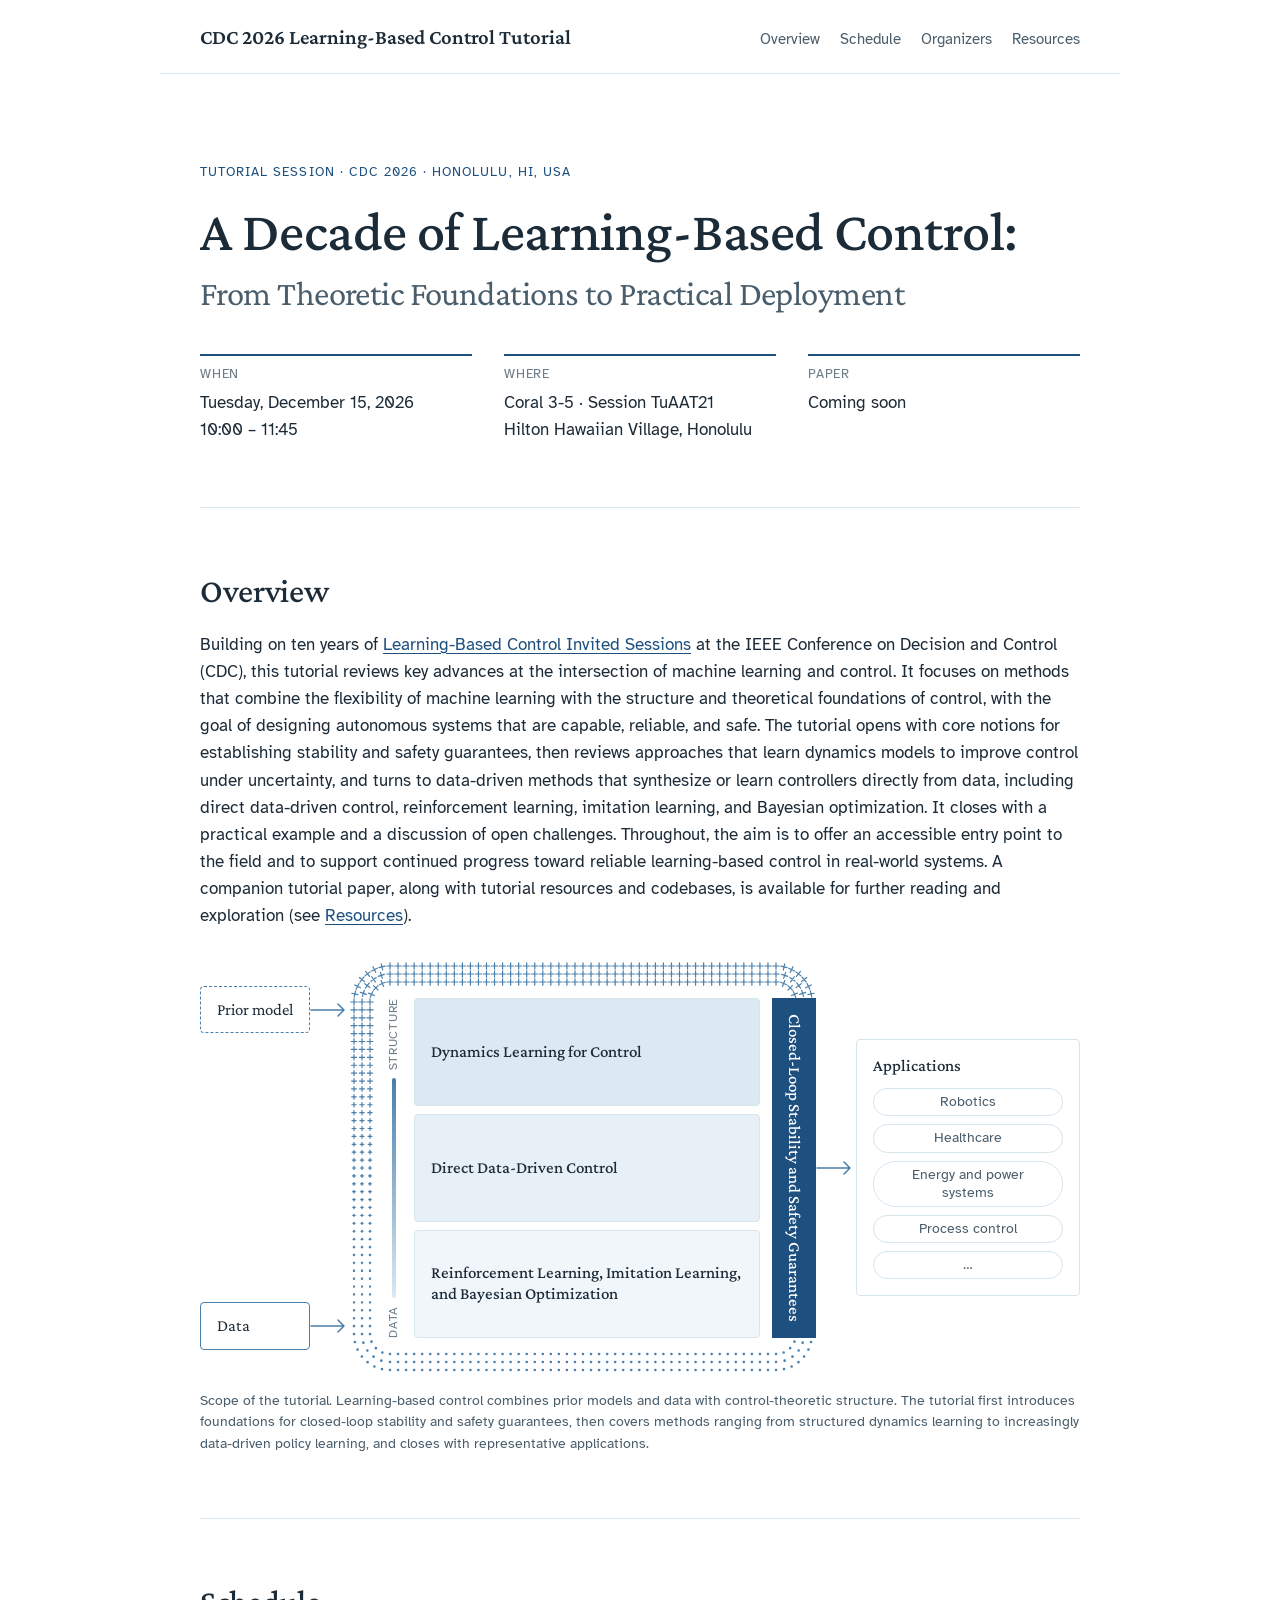
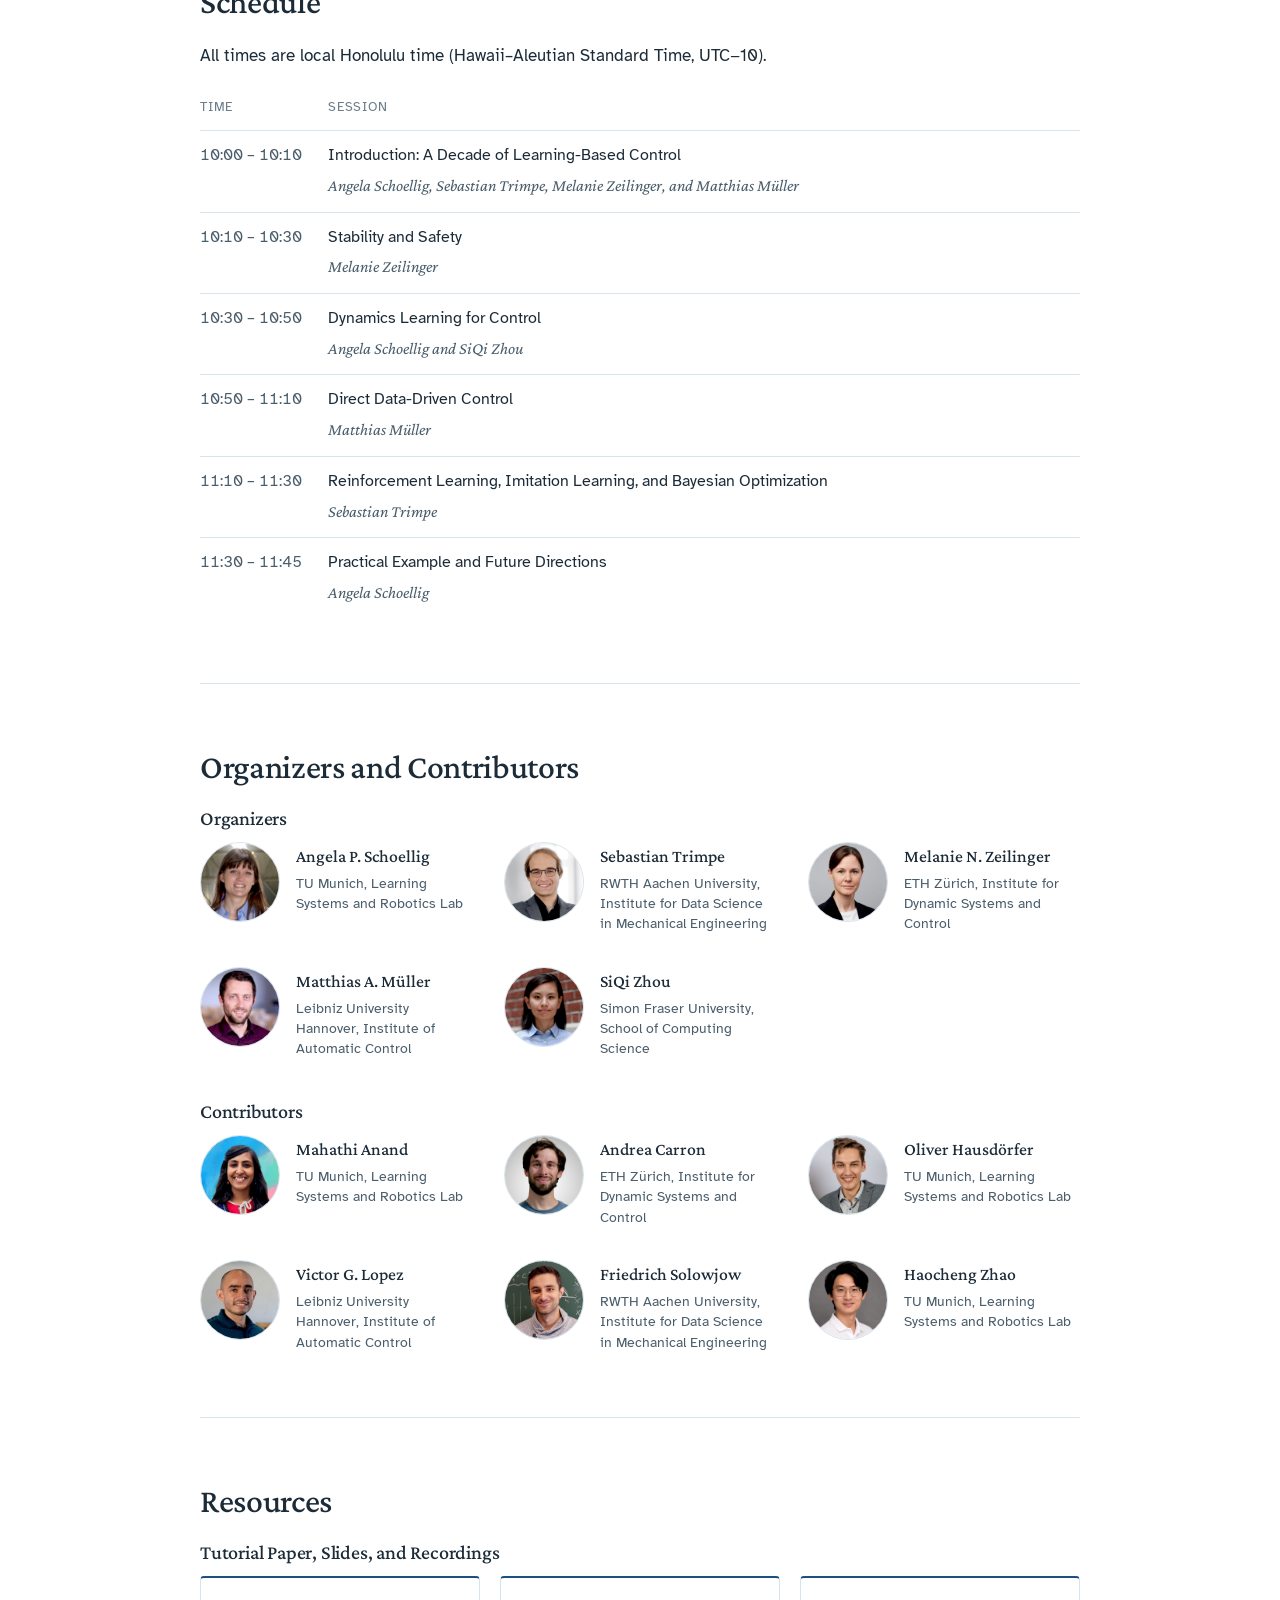
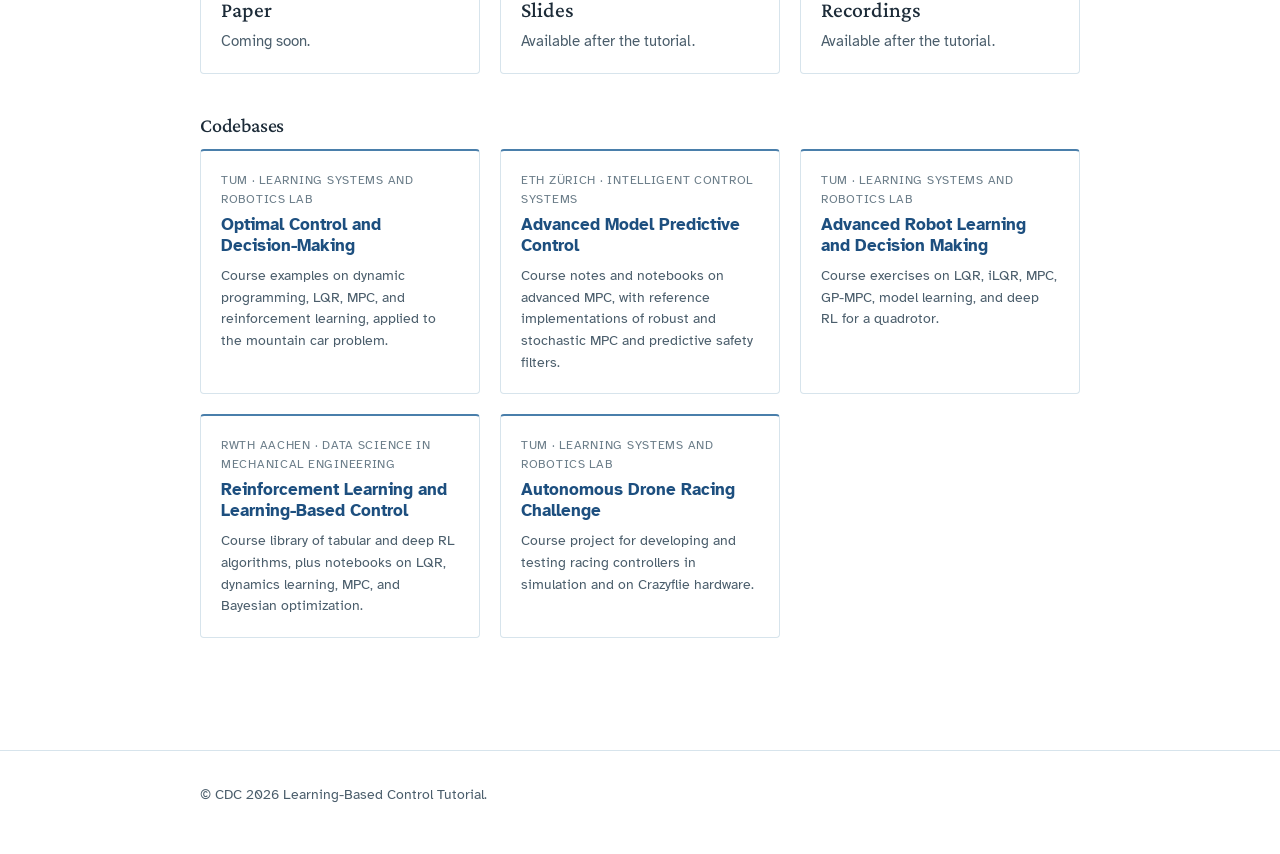
==== commit b8c21012: "Pluralize the Recordings card title Co-Authored-By: Claude Fable 5.1 <noreply@anthropic.com>" ====
--- a/index.html
+++ b/index.html
@@ -4,7 +4,7 @@
     <meta charset="utf-8">
     <meta name="viewport" content="width=device-width, initial-scale=1">
     <title>A Decade of Learning-Based Control: From Theoretic Foundations to Practical Deployment</title>
-    <meta name="description" content="[One sentence describing the tutorial.]">
+    <meta name="description" content="CDC 2026 Tutorial">
     <!-- Remove the next line once real content is in place, so search engines index the site. -->
     <meta name="robots" content="noindex">
     <link rel="stylesheet" href="styles.css">
@@ -224,7 +224,7 @@
                 </li>
                 <li>
                     <div class="material material--pending">
-                        <span class="title">Recording</span>
+                        <span class="title">Recordings</span>
                         <span class="desc">Available after the tutorial.</span>
                     </div>
                 </li>
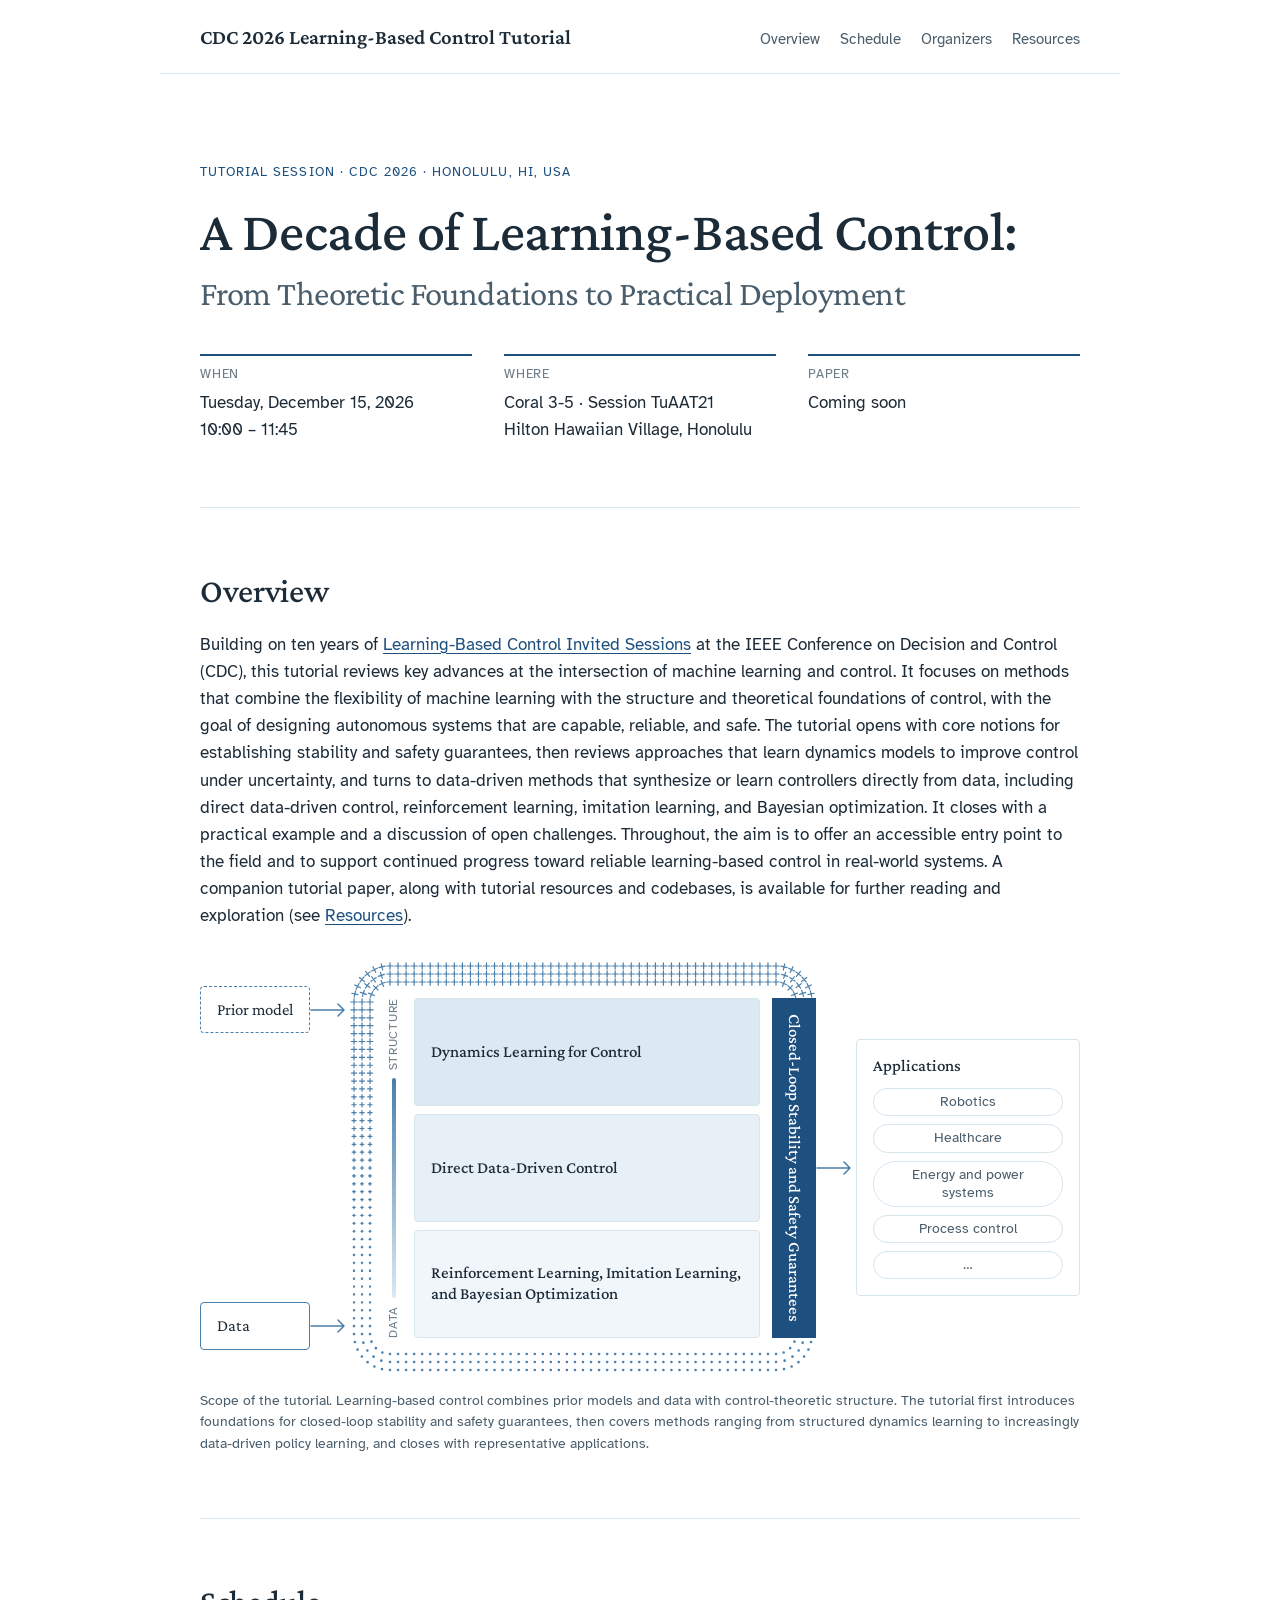
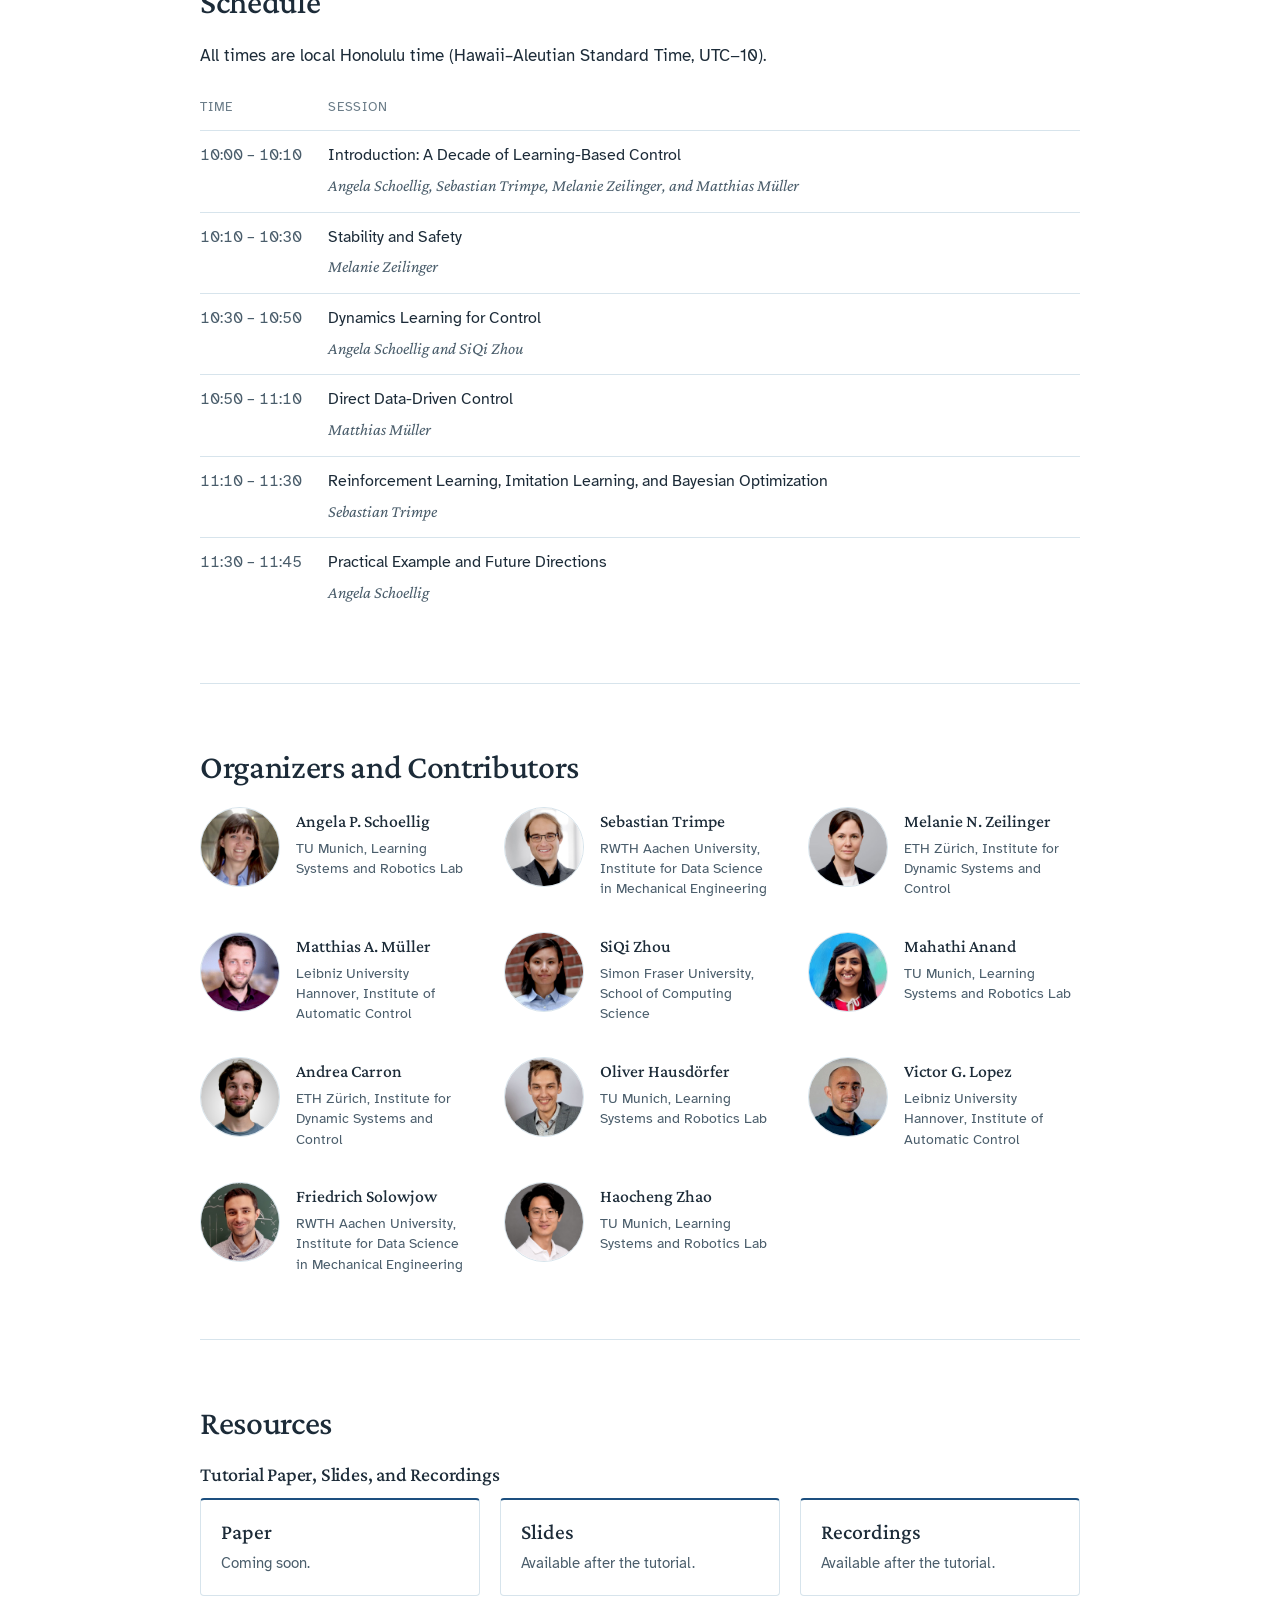
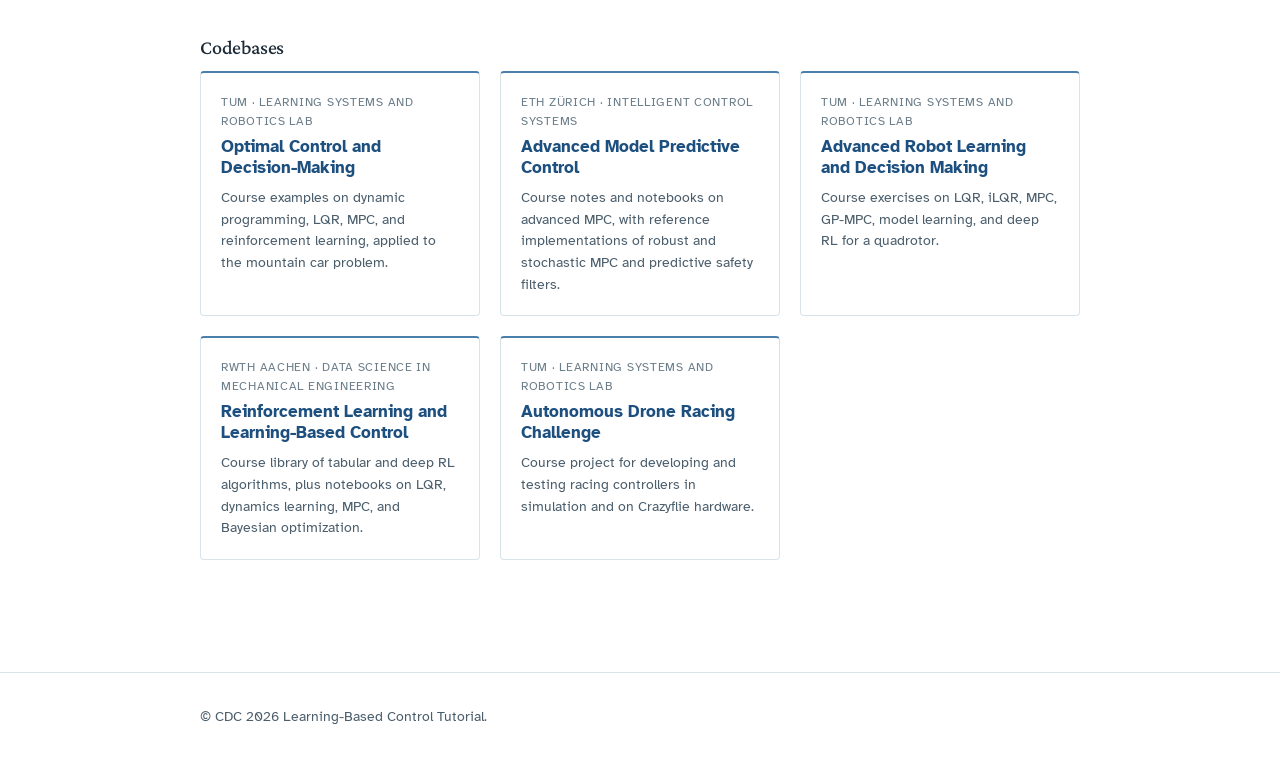
==== commit c0d4658b: "update" ====
--- a/index.html
+++ b/index.html
@@ -121,7 +121,6 @@
 
         <section class="section" id="organizers">
             <h2>Organizers and Contributors</h2>
-            <h3>Organizers</h3>
             <ul class="people">
                 <li class="person">
                     <a class="avatar-link" href="https://www.dynsyslab.org/prof-angela-schoellig/" target="_blank" rel="noopener" tabindex="-1" aria-hidden="true"><img class="avatar" src="img/people/schoellig.jpg" alt="" width="400" height="400" loading="lazy"></a>
@@ -158,9 +157,6 @@
                         <p class="affil">Simon Fraser University, School of Computing Science</p>
                     </div>
                 </li>
-            </ul>
-            <h3>Contributors</h3>
-            <ul class="people">
                 <li class="person">
                     <a class="avatar-link" href="https://mahathi-anand.github.io/" target="_blank" rel="noopener" tabindex="-1" aria-hidden="true"><img class="avatar" src="img/people/anand.jpg" alt="" width="400" height="400" loading="lazy"></a>
                     <div>
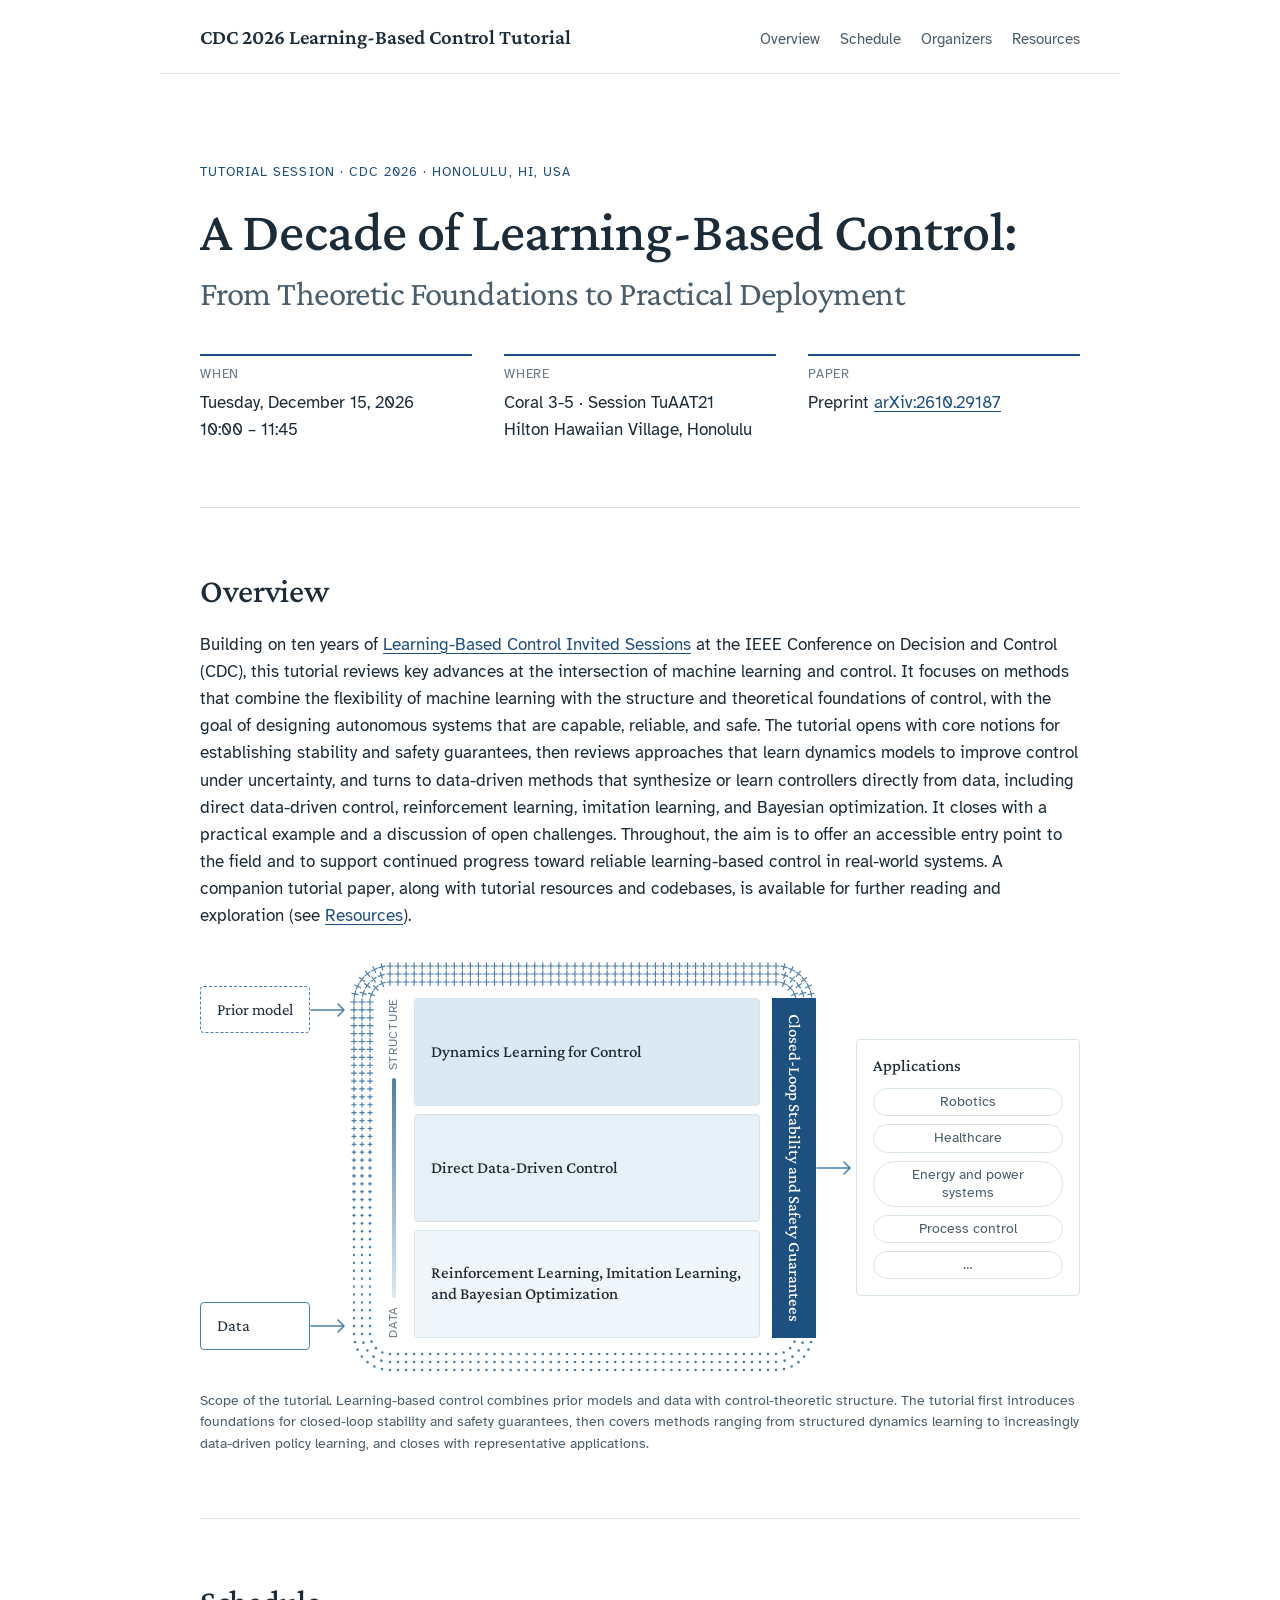
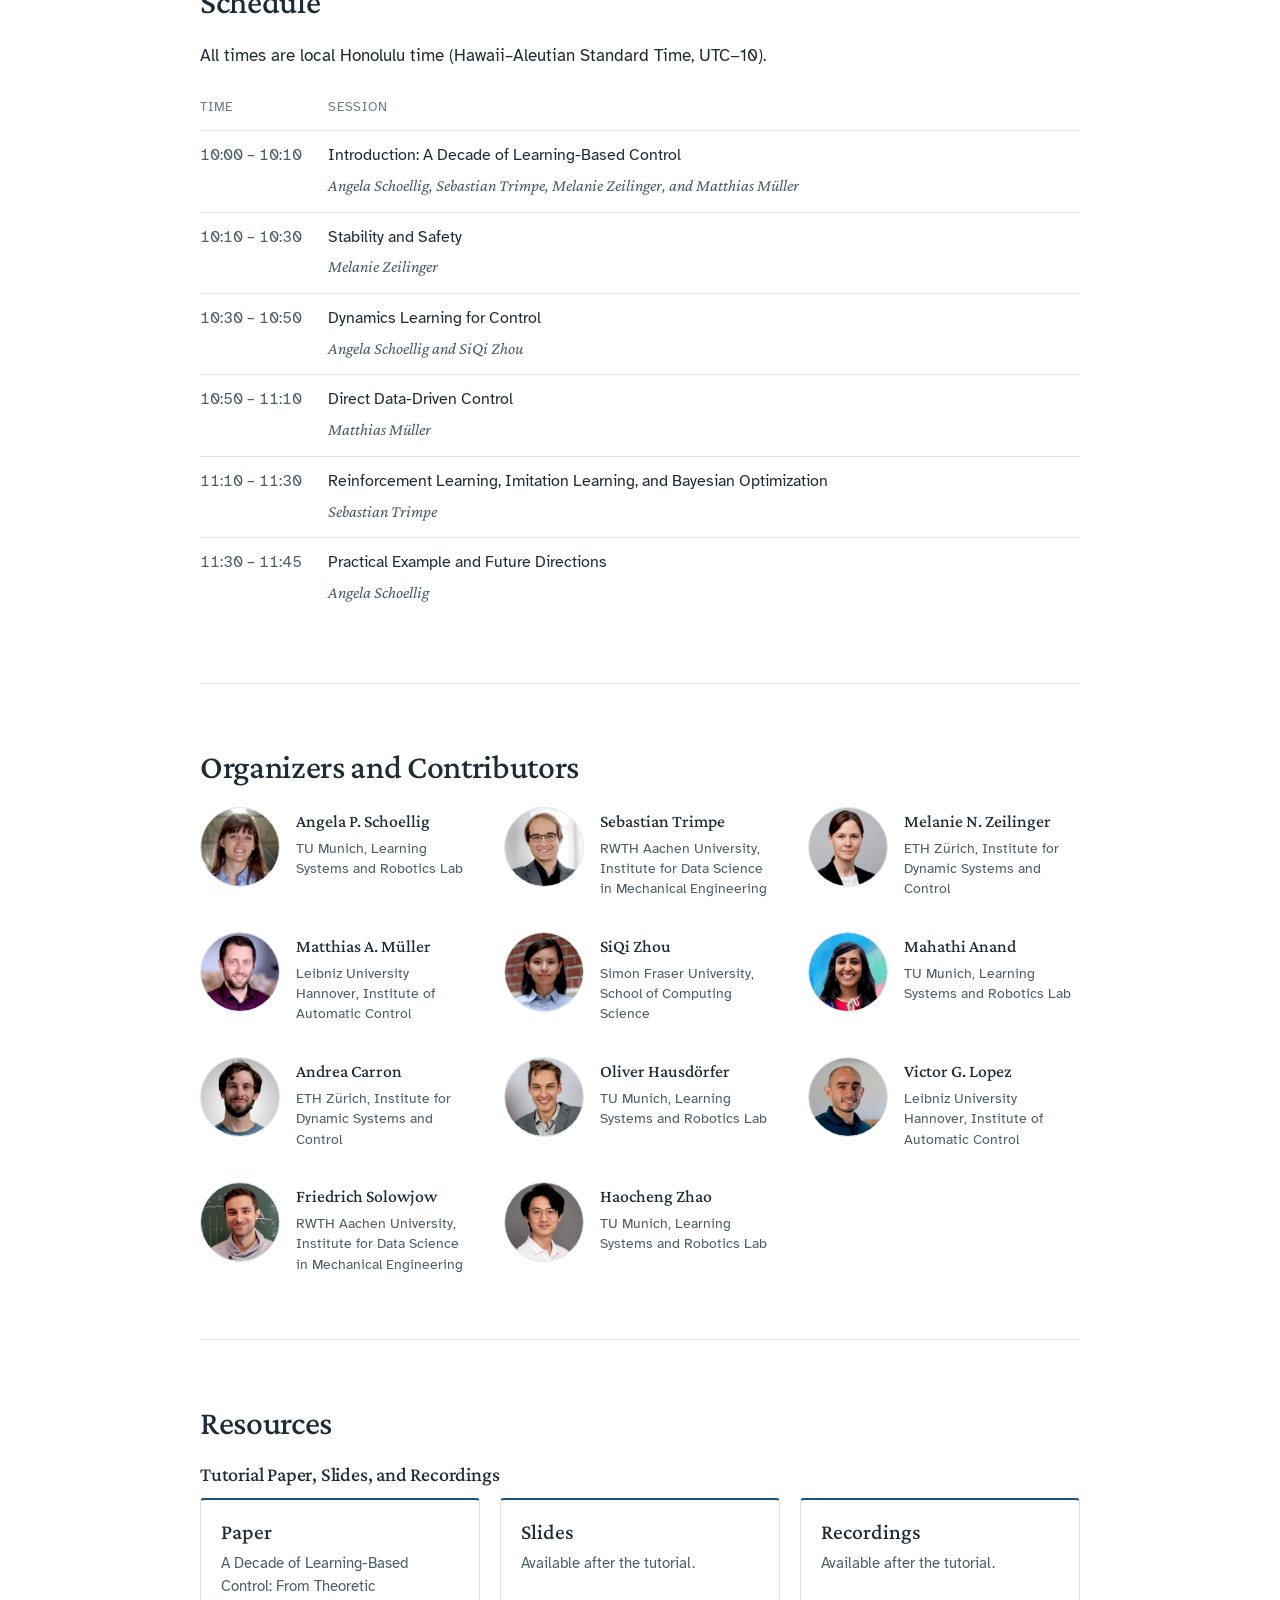
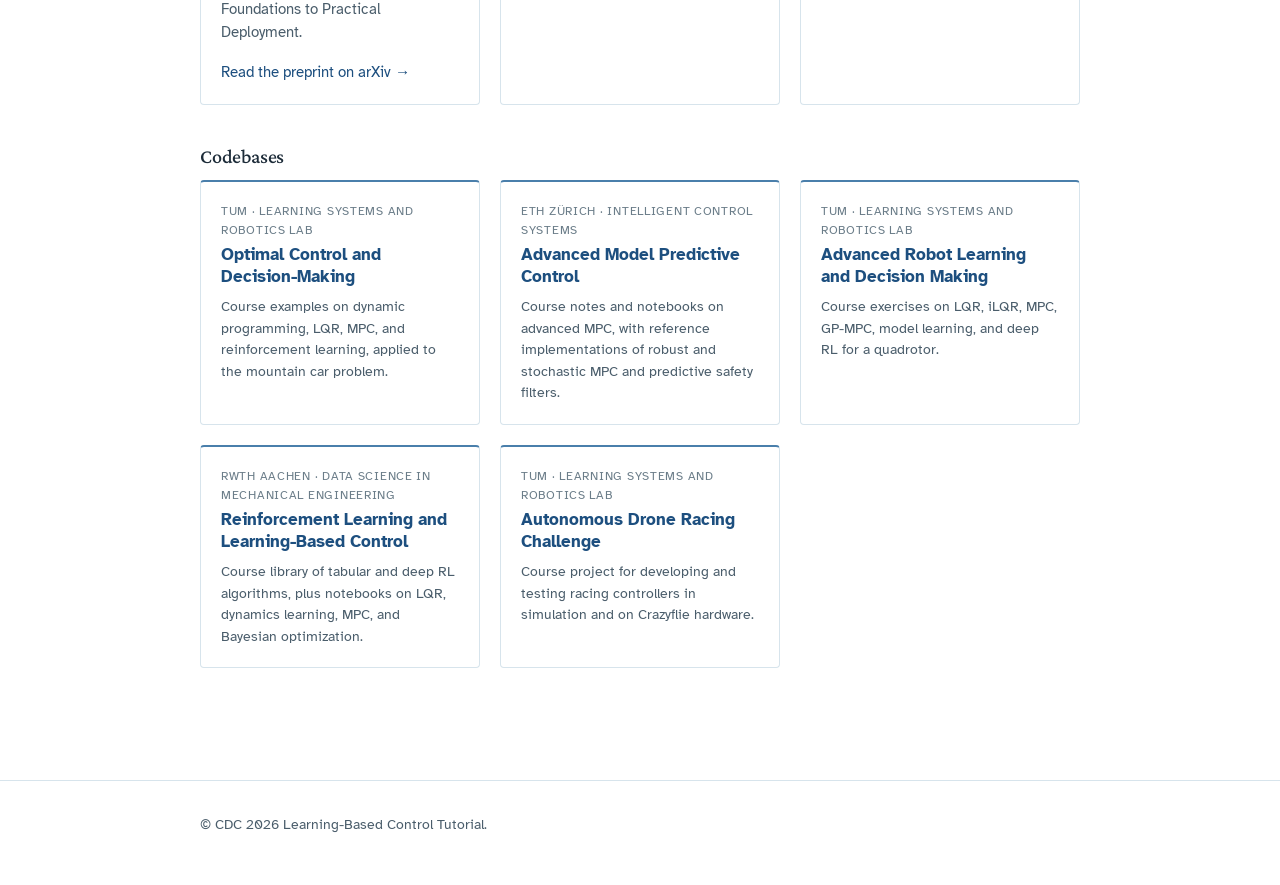
==== commit 623392d2: "update arxiv link" ====
--- a/index.html
+++ b/index.html
@@ -37,7 +37,7 @@
                 </div>
                 <div>
                     <dt>Paper</dt>
-                    <dd>Coming soon</dd>
+                    <dd>Preprint <a href="https://arxiv.org/pdf/2610.29187" target="_blank" rel="noopener">arXiv:2610.29187</a></dd>
                 </div>
             </dl>
         </section>
@@ -151,9 +151,9 @@
                     </div>
                 </li>
                 <li class="person">
-                    <a class="avatar-link" href="https://www.sfu.ca/fas/computing/people/faculty/faculty-members/siqizhou.html" target="_blank" rel="noopener" tabindex="-1" aria-hidden="true"><img class="avatar" src="img/people/zhou.jpg" alt="" width="400" height="400" loading="lazy"></a>
-                    <div>
-                        <h4><a href="https://www.sfu.ca/fas/computing/people/faculty/faculty-members/siqizhou.html" target="_blank" rel="noopener">SiQi Zhou</a></h4>
+                    <a class="avatar-link" href="https://siqizhou.com" target="_blank" rel="noopener" tabindex="-1" aria-hidden="true"><img class="avatar" src="img/people/zhou.jpg" alt="" width="400" height="400" loading="lazy"></a>
+                    <div>
+                        <h4><a href="https://siqizhou.com" target="_blank" rel="noopener">SiQi Zhou</a></h4>
                         <p class="affil">Simon Fraser University, School of Computing Science</p>
                     </div>
                 </li>
@@ -193,9 +193,9 @@
                     </div>
                 </li>
                 <li class="person">
-                    <a class="avatar-link" href="https://scholar.google.com/citations?user=UVlpZcsAAAAJ&amp;hl=zh-CN" target="_blank" rel="noopener" tabindex="-1" aria-hidden="true"><img class="avatar" src="img/people/zhao.jpg" alt="" width="400" height="400" loading="lazy"></a>
-                    <div>
-                        <h4><a href="https://scholar.google.com/citations?user=UVlpZcsAAAAJ&amp;hl=zh-CN" target="_blank" rel="noopener">Haocheng Zhao</a></h4>
+                    <a class="avatar-link" href="https://jonathanzhc.github.io/" target="_blank" rel="noopener" tabindex="-1" aria-hidden="true"><img class="avatar" src="img/people/zhao.jpg" alt="" width="400" height="400" loading="lazy"></a>
+                    <div>
+                        <h4><a href="https://jonathanzhc.github.io/" target="_blank" rel="noopener">Haocheng Zhao</a></h4>
                         <p class="affil">TU Munich, Learning Systems and Robotics Lab</p>
                     </div>
                 </li>
@@ -207,10 +207,11 @@
             <h3>Tutorial Paper, Slides, and Recordings</h3>
             <ul class="materials">
                 <li>
-                    <div class="material material--pending">
+                    <a class="material" href="https://arxiv.org/pdf/2610.29187" target="_blank" rel="noopener">
                         <span class="title">Paper</span>
-                        <span class="desc">Coming soon.</span>
-                    </div>
+                        <span class="desc">A Decade of Learning-Based Control: From Theoretic Foundations to Practical Deployment.</span>
+                        <span class="cta">Read the preprint on arXiv &rarr;</span>
+                    </a>
                 </li>
                 <li>
                     <div class="material material--pending">
